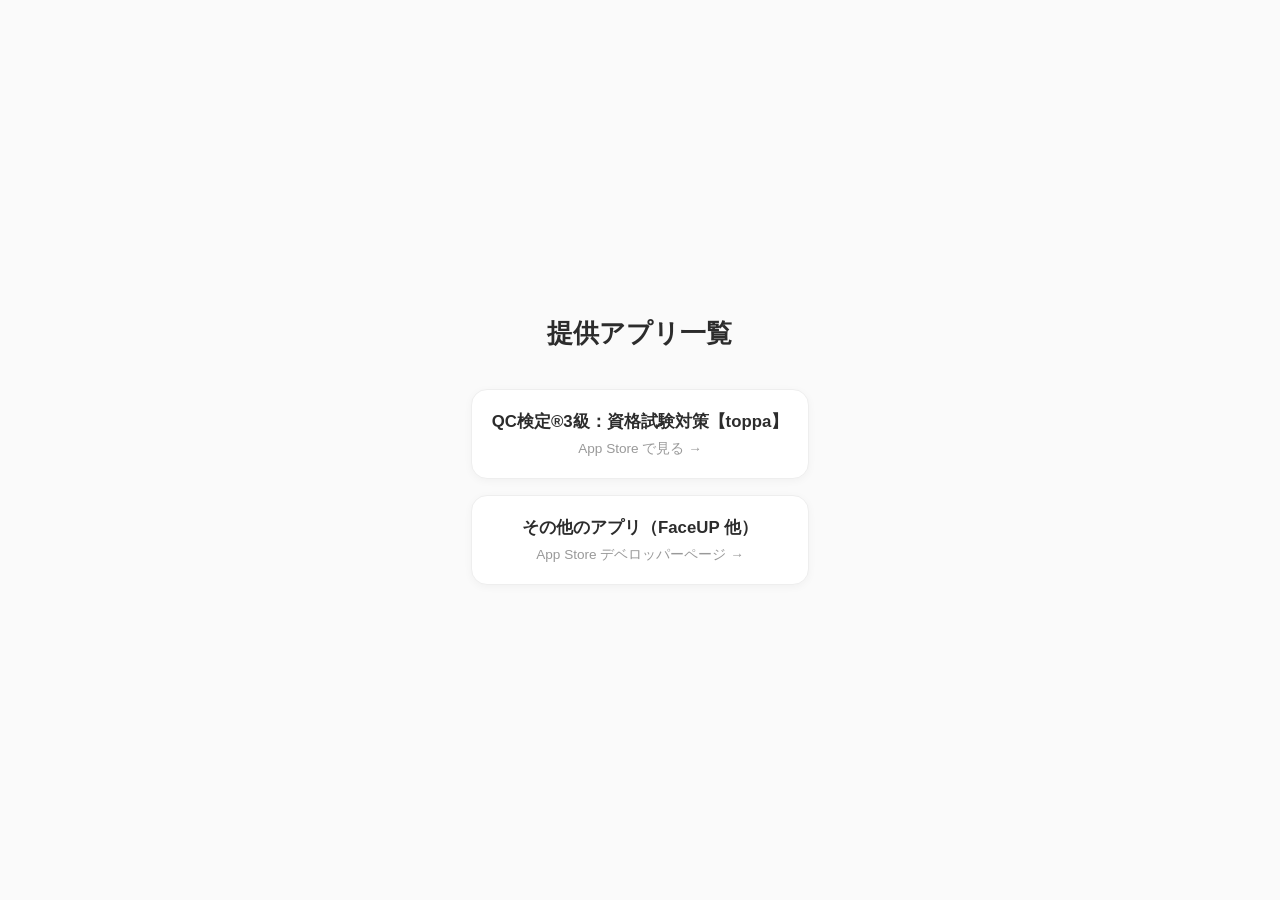
==== index.html @ b8fa2409 "初版: app-ads.txt + index.html（ルート配信用） Co-Authored-By: Claude Sonnet 5 <noreply@anthropic.com>" ====
<!doctype html>
<html lang="ja">
<head>
<meta charset="utf-8">
<meta name="viewport" content="width=device-width, initial-scale=1">
<title>アプリ一覧</title>
<style>
  :root { color-scheme: light; }
  body {
    margin: 0;
    font-family: -apple-system, BlinkMacSystemFont, "Hiragino Sans", "Yu Gothic", sans-serif;
    background: #fafafa;
    color: #2c2c2c;
    display: flex;
    align-items: center;
    justify-content: center;
    min-height: 100vh;
    padding: 24px;
    box-sizing: border-box;
  }
  main { max-width: 480px; text-align: center; }
  h1 { font-size: 1.6rem; margin-bottom: 1.5em; }
  .app-card {
    display: block;
    text-decoration: none;
    color: inherit;
    background: #fff;
    border: 1px solid #eee;
    border-radius: 16px;
    padding: 20px;
    margin-bottom: 16px;
    box-shadow: 0 2px 8px rgba(0,0,0,0.04);
  }
  .app-card h2 { margin: 0 0 6px; font-size: 1.05rem; }
  .app-card span { color: #999; font-size: 0.85rem; }
</style>
</head>
<body>
<main>
  <h1>提供アプリ一覧</h1>

  <a class="app-card" href="https://apps.apple.com/app/id6804912131">
    <h2>QC検定®3級：資格試験対策【toppa】</h2>
    <span>App Store で見る →</span>
  </a>

  <a class="app-card" href="https://apps.apple.com/jp/developer/jin-nishio/id6790339308">
    <h2>その他のアプリ（FaceUP 他）</h2>
    <span>App Store デベロッパーページ →</span>
  </a>
</main>
</body>
</html>
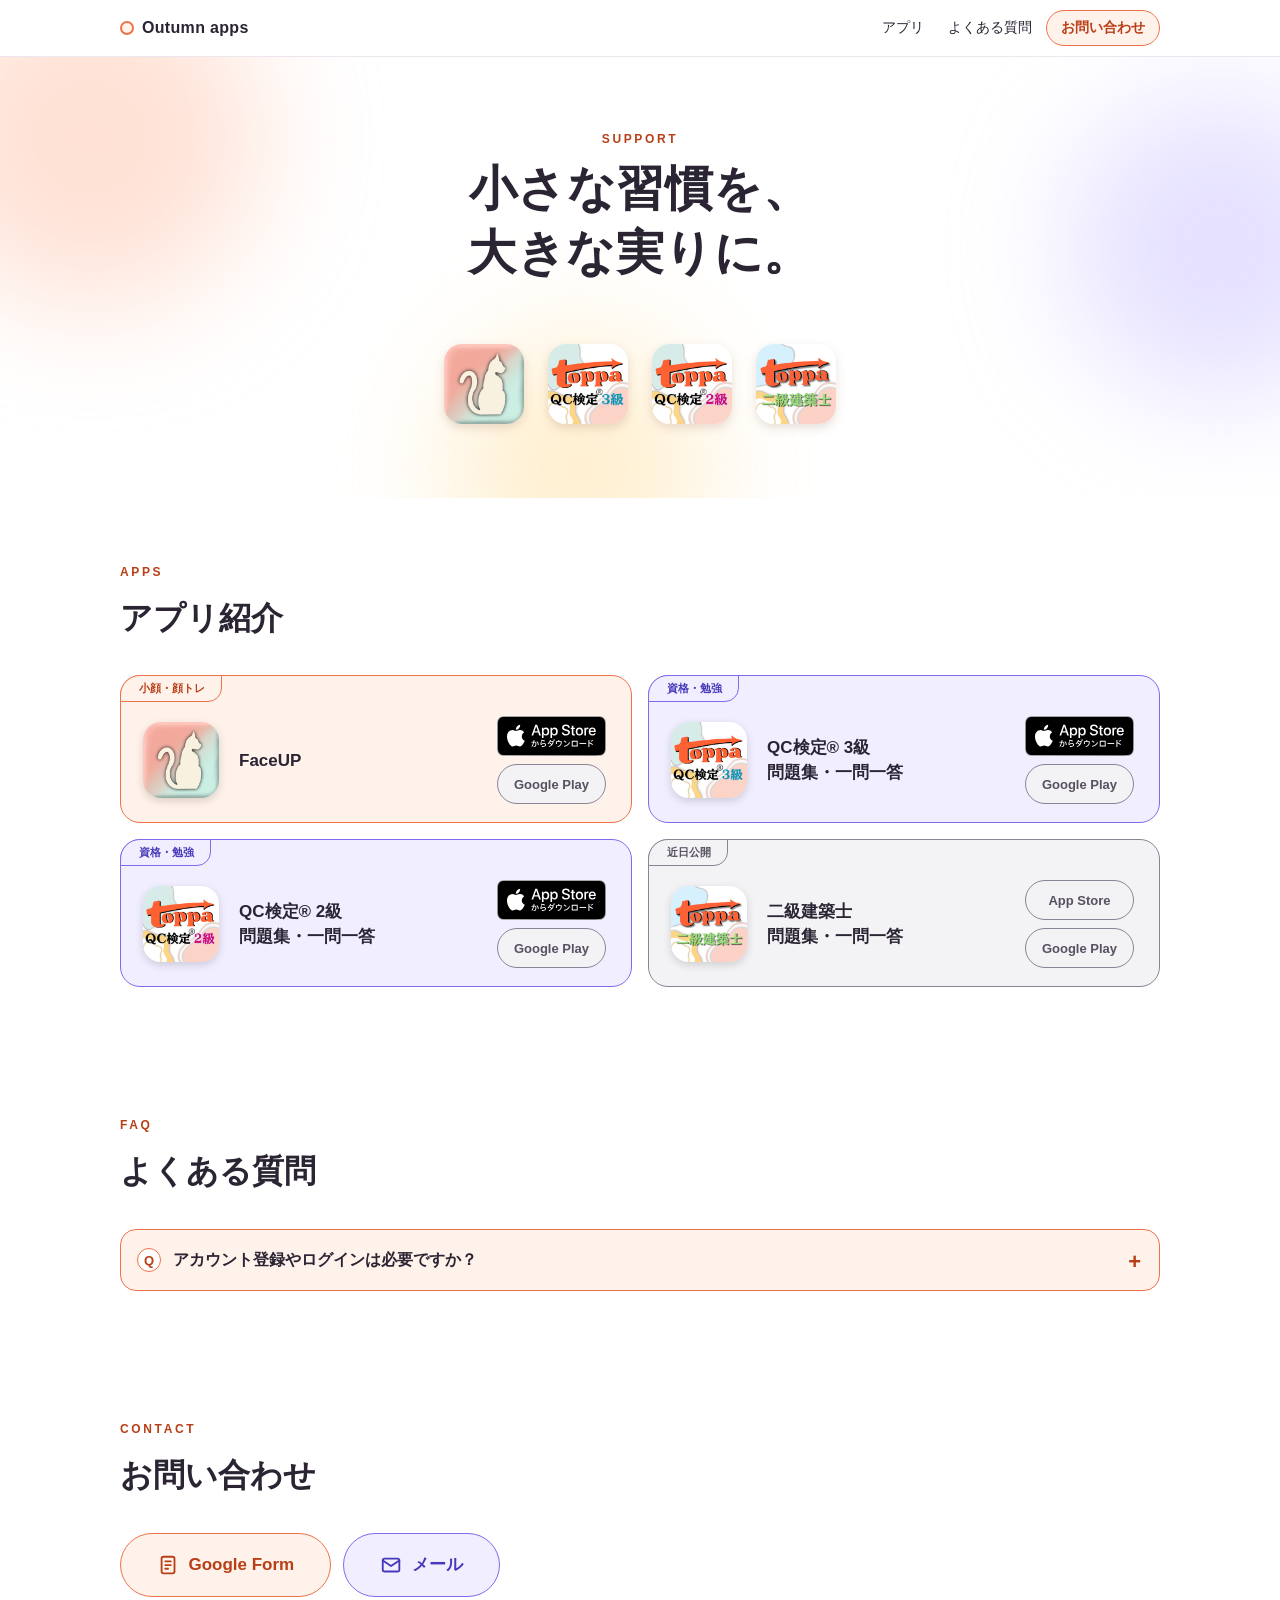
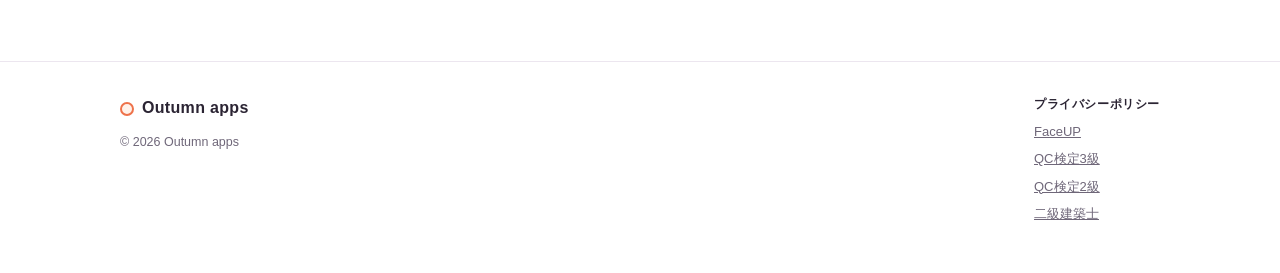
==== commit c597da22: "サポートサイトを公開（Outumn apps） Co-Authored-By: Claude Sonnet 5.5 <noreply@anthropic.com>" ====
--- a/index.html
+++ b/index.html
@@ -3,51 +3,129 @@
 <head>
 <meta charset="utf-8">
 <meta name="viewport" content="width=device-width, initial-scale=1">
-<title>アプリ一覧</title>
-<style>
-  :root { color-scheme: light; }
-  body {
-    margin: 0;
-    font-family: -apple-system, BlinkMacSystemFont, "Hiragino Sans", "Yu Gothic", sans-serif;
-    background: #fafafa;
-    color: #2c2c2c;
-    display: flex;
-    align-items: center;
-    justify-content: center;
-    min-height: 100vh;
-    padding: 24px;
-    box-sizing: border-box;
-  }
-  main { max-width: 480px; text-align: center; }
-  h1 { font-size: 1.6rem; margin-bottom: 1.5em; }
-  .app-card {
-    display: block;
-    text-decoration: none;
-    color: inherit;
-    background: #fff;
-    border: 1px solid #eee;
-    border-radius: 16px;
-    padding: 20px;
-    margin-bottom: 16px;
-    box-shadow: 0 2px 8px rgba(0,0,0,0.04);
-  }
-  .app-card h2 { margin: 0 0 6px; font-size: 1.05rem; }
-  .app-card span { color: #999; font-size: 0.85rem; }
-</style>
+<title>Outumn apps｜サポート</title>
+<meta name="description" content="FaceUP（小顔トレーニング）と toppa シリーズ（資格勉強アプリ）のサポートページ。よくある質問・お問い合わせ・アプリ紹介。">
+<link rel="icon" href="assets/faceup.png">
+<link rel="stylesheet" href="style.css?v=20261027m">
 </head>
 <body>
-<main>
-  <h1>提供アプリ一覧</h1>
 
-  <a class="app-card" href="https://apps.apple.com/app/id6804912131">
-    <h2>QC検定®3級：資格試験対策【toppa】</h2>
-    <span>App Store で見る →</span>
-  </a>
+<header class="nav">
+  <div class="wrap nav-in">
+    <a class="brand" href="#top"><span class="dot"></span>Outumn apps</a>
+    <nav>
+      <a href="#apps">アプリ</a>
+      <a href="#faq">よくある質問</a>
+      <a href="#contact" class="btn-sm">お問い合わせ</a>
+    </nav>
+  </div>
+</header>
 
-  <a class="app-card" href="https://apps.apple.com/jp/developer/jin-nishio/id6790339308">
-    <h2>その他のアプリ（FaceUP 他）</h2>
-    <span>App Store デベロッパーページ →</span>
-  </a>
+<main id="top">
+
+<section class="hero">
+  <div class="blob b1"></div><div class="blob b2"></div><div class="blob b3"></div>
+  <div class="wrap hero-in">
+    <p class="kicker">SUPPORT</p>
+    <h1>小さな習慣を、<br>大きな実りに。</h1>
+    <div class="hero-icons" aria-hidden="true">
+      <img src="assets/faceup.png" alt=""><img src="assets/qc3.png" alt=""><img src="assets/qc2.png" alt=""><img src="assets/nikyu.png" alt="">
+    </div>
+  </div>
+</section>
+
+<section id="apps" class="sec">
+  <div class="wrap">
+    <p class="kicker">APPS</p>
+    <h2>アプリ紹介</h2>
+    <div class="cards">
+      <article class="card g-face" id="faceup">
+        <span class="tag tag-face">小顔・顔トレ</span>
+        <img class="icon" src="assets/faceup.png" alt="FaceUP のアイコン">
+        <h3>FaceUP</h3>
+        <div class="links">
+          <a class="badge" data-store="faceup"><img src="assets/badges/appstore-ja.svg" alt="App Storeからダウンロード"></a>
+          <span class="store off" aria-disabled="true">Google Play</span>
+        </div>
+      </article>
+      <article class="card g-study" id="qc3">
+        <span class="tag tag-toppa">資格・勉強</span>
+        <img class="icon" src="assets/qc3.png" alt="QC検定3級 のアイコン">
+        <h3>QC検定® 3級<br>問題集・一問一答</h3>
+        <div class="links">
+          <a class="badge" href="https://apps.apple.com/jp/app/id6804912131" target="_blank" rel="noopener"><img src="assets/badges/appstore-ja.svg" alt="App Storeからダウンロード"></a>
+          <span class="store off" aria-disabled="true">Google Play</span>
+        </div>
+      </article>
+      <article class="card g-study" id="qc2">
+        <span class="tag tag-toppa">資格・勉強</span>
+        <img class="icon" src="assets/qc2.png" alt="QC検定2級 のアイコン">
+        <h3>QC検定® 2級<br>問題集・一問一答</h3>
+        <div class="links">
+          <a class="badge" href="https://apps.apple.com/jp/app/id6809674313" target="_blank" rel="noopener"><img src="assets/badges/appstore-ja.svg" alt="App Storeからダウンロード"></a>
+          <span class="store off" aria-disabled="true">Google Play</span>
+        </div>
+      </article>
+      <article class="card g-soon" id="nikyu">
+        <span class="tag tag-soon">近日公開</span>
+        <img class="icon" src="assets/nikyu.png" alt="二級建築士 のアイコン">
+        <h3>二級建築士<br>問題集・一問一答</h3>
+        <div class="links">
+          <span class="store off" aria-disabled="true">App Store</span>
+          <span class="store off" aria-disabled="true">Google Play</span>
+        </div>
+      </article>
+    </div>
+  </div>
+</section>
+
+<section id="faq" class="sec alt">
+  <div class="wrap">
+    <p class="kicker">FAQ</p>
+    <h2>よくある質問</h2>
+
+    <div class="faq">
+
+      <details data-g="common">
+        <summary><span class="q">Q</span>アカウント登録やログインは必要ですか？</summary>
+        <div class="a">いいえ、必要ありません。どのアプリも登録なしですぐに使えます。</div>
+      </details>
+
+    </div>
+  </div>
+</section>
+
+<section id="contact" class="sec">
+  <div class="wrap">
+    <p class="kicker">CONTACT</p>
+    <h2>お問い合わせ</h2>
+    <div class="contact-btns">
+      <a class="btn big" id="form-btn" href="#" target="_blank" rel="noopener" hidden><svg class="ico" viewBox="0 0 24 24" aria-hidden="true"><rect x="5" y="3" width="14" height="18" rx="2"/><path d="M9 8h6M9 12h6M9 16h3"/></svg><span>Google Form</span></a>
+      <a class="btn big ghost" id="mail-btn" href="#"><svg class="ico" viewBox="0 0 24 24" aria-hidden="true"><rect x="3" y="5" width="18" height="14" rx="2"/><path d="M3 7l9 6 9-6"/></svg><span>メール</span></a>
+      <a class="btn big ghost" id="x-btn" href="#" target="_blank" rel="noopener" hidden>Xでメッセージを送る</a>
+    </div>
+  </div>
+</section>
+
 </main>
+
+<footer class="footer">
+  <div class="wrap foot-in">
+    <div>
+      <div class="brand"><span class="dot"></span>Outumn apps</div>
+      <p class="small">© 2026 Outumn apps</p>
+    </div>
+    <div class="foot-links" id="privacy-links">
+      <b>プライバシーポリシー</b>
+      <a href="https://docs.google.com/document/d/19oyWfACN2oGj4BHThZXcThelFwOxn-dG3v23dUWKySI/edit?usp=sharing" target="_blank" rel="noopener">FaceUP</a>
+      <a href="https://docs.google.com/document/d/1-wOn-vvkhNaW6S-PrcPQWLzD9FJeE4CvxjYja4m4k44/edit?usp=sharing" target="_blank" rel="noopener">QC検定3級</a>
+      <a href="https://docs.google.com/document/d/1bqTeKyvoXxfRUJmpi7YV1a0Ab8rFOIQBmNzAX0W8XTk/edit?usp=sharing" target="_blank" rel="noopener">QC検定2級</a>
+      <a href="https://docs.google.com/document/d/1yVBqiE3HjV7f7n_DBOVVIPSVXOJb2zdANzSbpOy1oXg/edit?usp=sharing" target="_blank" rel="noopener">二級建築士</a>
+    </div>
+  </div>
+</footer>
+
+<script src="config.js?v=20261027m"></script>
+<script src="app.js?v=20261027m"></script>
 </body>
 </html>
--- a/style.css
+++ b/style.css
@@ -0,0 +1,151 @@
+/* 色づかいのルール：ページの背景は白。部品（ボタン・カード・ラベル・質問）は「淡い色の背景＋濃い色のふち＋濃い色の文字」で統一する */
+:root {
+  --bg: #ffffff;
+  --text: #2b2433;
+  --muted: #6f6779;
+  --line: #ece6ef;
+  /* オレンジ系 */
+  --o-bg: #fff2ea; --o-bd: #ee724a; --o-tx: #b83f17;
+  /* むらさき系 */
+  --v-bg: #f0eeff; --v-bd: #7c6cf0; --v-tx: #4638b8;
+  /* グレー系 */
+  --g-bg: #f3f2f5; --g-bd: #8a8494; --g-tx: #575161;
+  --radius: 20px;
+  color-scheme: light;
+}
+
+* { box-sizing: border-box; }
+html { scroll-behavior: smooth; scroll-padding-top: 72px; }
+body {
+  margin: 0;
+  background: var(--bg);
+  color: var(--text);
+  font-family: -apple-system, BlinkMacSystemFont, "Hiragino Sans", "Hiragino Kaku Gothic ProN", "Noto Sans JP", Meiryo, sans-serif;
+  line-height: 1.8;
+  -webkit-text-size-adjust: 100%;
+}
+a { color: var(--v-tx); }
+img { max-width: 100%; display: block; }
+.wrap { width: min(1040px, 100% - 32px); margin-inline: auto; }
+
+/* ---------- nav ---------- */
+.nav {
+  position: sticky; top: 0; z-index: 20;
+  background: rgba(255, 255, 255, .92);
+  backdrop-filter: blur(12px); -webkit-backdrop-filter: blur(12px);
+  border-bottom: 1px solid var(--line);
+}
+.nav-in { display: flex; align-items: center; justify-content: space-between; height: 56px; }
+.nav nav { display: flex; align-items: center; gap: 4px; }
+.nav nav a { white-space: nowrap; color: var(--text); text-decoration: none; font-size: 14px; padding: 6px 10px; border-radius: 999px; }
+.nav nav a:hover { background: var(--o-bg); }
+.nav nav a.btn-sm { background: var(--o-bg); color: var(--o-tx); font-weight: 700; border: 1.5px solid var(--o-bd); padding: 4px 14px; }
+@media (max-width: 520px) { .nav nav a:not(.btn-sm) { display: none; } }
+.brand { white-space: nowrap; font-weight: 800; letter-spacing: .02em; display: inline-flex; align-items: center; gap: 8px; color: var(--text); text-decoration: none; }
+.dot { width: 14px; height: 14px; border-radius: 50%; background: var(--o-bg); border: 2px solid var(--o-bd); display: inline-block; }
+
+/* ---------- hero ---------- */
+.hero { position: relative; overflow: hidden; padding: 72px 0 56px; text-align: center; }
+.blob { position: absolute; border-radius: 50%; filter: blur(60px); opacity: .55; z-index: 0; }
+.b1 { width: 340px; height: 340px; background: #ffc9b3; top: -90px; left: -80px; }
+.b2 { width: 300px; height: 300px; background: #cfc8ff; top: 40px; right: -90px; }
+.b3 { width: 260px; height: 260px; background: #ffe2a8; bottom: -100px; left: 35%; }
+.hero-in { position: relative; z-index: 1; }
+.kicker { margin: 0 0 6px; font-size: 12px; font-weight: 800; letter-spacing: .22em; color: var(--o-tx); }
+.hero h1 { text-wrap: balance; word-break: keep-all; overflow-wrap: anywhere; font-size: clamp(26px, 6vw, 48px); line-height: 1.35; margin: 4px 0 16px; letter-spacing: .01em; }
+.hero-icons { margin-top: 44px; display: flex; justify-content: center; gap: 12px; }
+.hero-icons.loop {
+  --s: 64px; --g: 16px;
+  display: block; overflow: hidden; padding: 18px 14px; margin: 40px auto 0;
+  width: calc(4 * var(--s) + 3 * var(--g) + 28px); max-width: 100%;
+}
+@media (min-width: 700px) { .hero-icons.loop { --s: 80px; --g: 24px; } }
+@media (max-width: 380px) { .hero-icons.loop { --s: 54px; --g: 12px; } }
+.hi-track { display: flex; width: max-content; animation: slide3 36s linear infinite; }
+.hi-group { display: flex; }
+.hero-icons.loop img:nth-child(n) { width: var(--s); height: var(--s); flex: none; margin-right: var(--g); transform: none; box-shadow: 0 4px 10px rgba(120, 70, 40, .16); }
+@keyframes slide3 { to { transform: translateX(-33.3333%); } }
+.hero-icons img { width: 64px; height: 64px; border-radius: 15px; box-shadow: 0 4px 10px rgba(120, 70, 40, .16); }
+.hero-icons img:nth-child(odd) { transform: translateY(8px) rotate(-4deg); }
+.hero-icons img:nth-child(even) { transform: translateY(-4px) rotate(4deg); }
+@media (min-width: 700px) { .hero-icons img { width: 80px; height: 80px; border-radius: 18px; } }
+
+/* ---------- buttons ---------- */
+.btn {
+  display: inline-flex; align-items: center; justify-content: center; padding: 12px 26px; border-radius: 999px; text-decoration: none; font-weight: 800; font-size: 15px;
+  color: var(--o-tx); background: var(--o-bg); border: 1.5px solid var(--o-bd);
+  transition: background .15s ease;
+}
+.btn:hover { background: #ffe4d4; }
+.btn.ghost { color: var(--v-tx); background: var(--v-bg); border-color: var(--v-bd); }
+.btn.ghost:hover { background: #e4e0ff; }
+.btn.big { padding: 16px 36px; font-size: 17px; }
+.btn .ico { width: 1.3em; height: 1.3em; margin-right: .55em; fill: none; stroke: currentColor; stroke-width: 2; stroke-linecap: round; stroke-linejoin: round; }
+
+/* ---------- sections ---------- */
+.sec { padding: 64px 0; }
+.sec h2 { font-size: clamp(24px, 4vw, 32px); margin: 0 0 28px; }
+
+/* ---------- apps（2列・1アプリ＝1枚） ---------- */
+.cards { display: grid; grid-template-columns: repeat(2, minmax(0, 1fr)); gap: 16px; }
+.card {
+  --c-bg: var(--o-bg); --c-bd: var(--o-bd); --c-tx: var(--o-tx);
+  position: relative; display: grid; grid-template-columns: 76px minmax(0, 1fr) 112px; align-items: center; column-gap: 20px;
+  padding: 40px 22px 18px; background: var(--c-bg); border: 1.5px solid var(--c-bd); border-radius: var(--radius);
+}
+.card.g-study { --c-bg: var(--v-bg); --c-bd: var(--v-bd); --c-tx: var(--v-tx); }
+.card.g-soon { --c-bg: var(--g-bg); --c-bd: var(--g-bd); --c-tx: var(--g-tx); }
+.card .icon { width: 76px; height: 76px; border-radius: 18px; box-shadow: 0 3px 8px rgba(0, 0, 0, .15); }
+.card h3 { margin: 0; font-size: 17px; line-height: 1.5; min-height: 3em; display: flex; align-items: center; }
+.tag {
+  position: absolute; top: -1.5px; left: -1.5px; border-radius: var(--radius) 0 14px 0; padding: 3px 16px 3px 18px;
+  font-size: 11px; font-weight: 800; line-height: 1.7; color: var(--c-tx); background: var(--c-bg); border: 1.5px solid var(--c-bd);
+}
+.links { display: flex; flex-direction: column; gap: 8px; align-items: flex-start; }
+.badge { display: inline-block; line-height: 0; }
+.badge img { height: 40px; width: auto; }
+.store.off {
+  display: inline-flex; align-items: center; justify-content: center; min-height: 40px; width: 109px; padding: 0;
+  font-size: 13px; font-weight: 700; border-radius: 999px; text-decoration: none;
+  background: var(--g-bg); color: var(--g-tx); border: 1.5px solid var(--g-bd); cursor: not-allowed; pointer-events: none;
+}
+/* 画面がせまいとき：アイコン＋タイトルの下に、ダウンロードリンクを2段で並べる */
+@media (max-width: 899px) {
+  .card { grid-template-columns: 64px minmax(0, 1fr); row-gap: 12px; }
+  .card .icon { width: 64px; height: 64px; }
+  .card .links { grid-column: 2; }
+}
+@media (max-width: 560px) { .cards { grid-template-columns: 1fr; } }
+
+/* ---------- faq ---------- */
+.faq { display: grid; gap: 10px; }
+.faq details { background: var(--o-bg); border: 1.5px solid var(--o-bd); border-radius: 16px; overflow: hidden; }
+.faq summary {
+  list-style: none; cursor: pointer; padding: 16px 48px 16px 16px; font-weight: 700; position: relative; display: flex; gap: 12px; align-items: flex-start;
+}
+.faq summary::-webkit-details-marker { display: none; }
+.faq summary::after { content: "+"; position: absolute; right: 18px; top: 12px; font-size: 22px; color: var(--o-tx); transition: transform .2s; }
+.faq details[open] summary::after { transform: rotate(45deg); }
+.q { flex: none; width: 24px; height: 24px; border-radius: 50%; background: #fff; border: 1.5px solid var(--o-bd); color: var(--o-tx); font-size: 13px; display: grid; place-items: center; margin-top: 2px; }
+.a { padding: 0 16px 18px 52px; color: var(--muted); font-size: 14.5px; }
+.a strong { color: var(--text); }
+.faq details[hidden] { display: none; }
+
+/* ---------- contact ---------- */
+.contact-btns { display: flex; gap: 12px; justify-content: flex-start; flex-wrap: wrap; }
+.contact-btns [hidden] { display: none; }
+.small { font-size: 12.5px; color: var(--muted); }
+
+/* ---------- footer ---------- */
+.footer { border-top: 1px solid var(--line); padding: 32px 0 48px; background: var(--bg); }
+.foot-in { display: flex; justify-content: space-between; gap: 24px; flex-wrap: wrap; }
+.foot-links { display: grid; gap: 4px; font-size: 13px; }
+.foot-links a { color: var(--muted); }
+.foot-links b { font-size: 12px; letter-spacing: .05em; }
+.footer .small { margin: 6px 0 0; }
+
+@media (prefers-reduced-motion: reduce) {
+  .hi-track { animation: none; }
+  html { scroll-behavior: auto; }
+  .btn { transition: none; }
+}
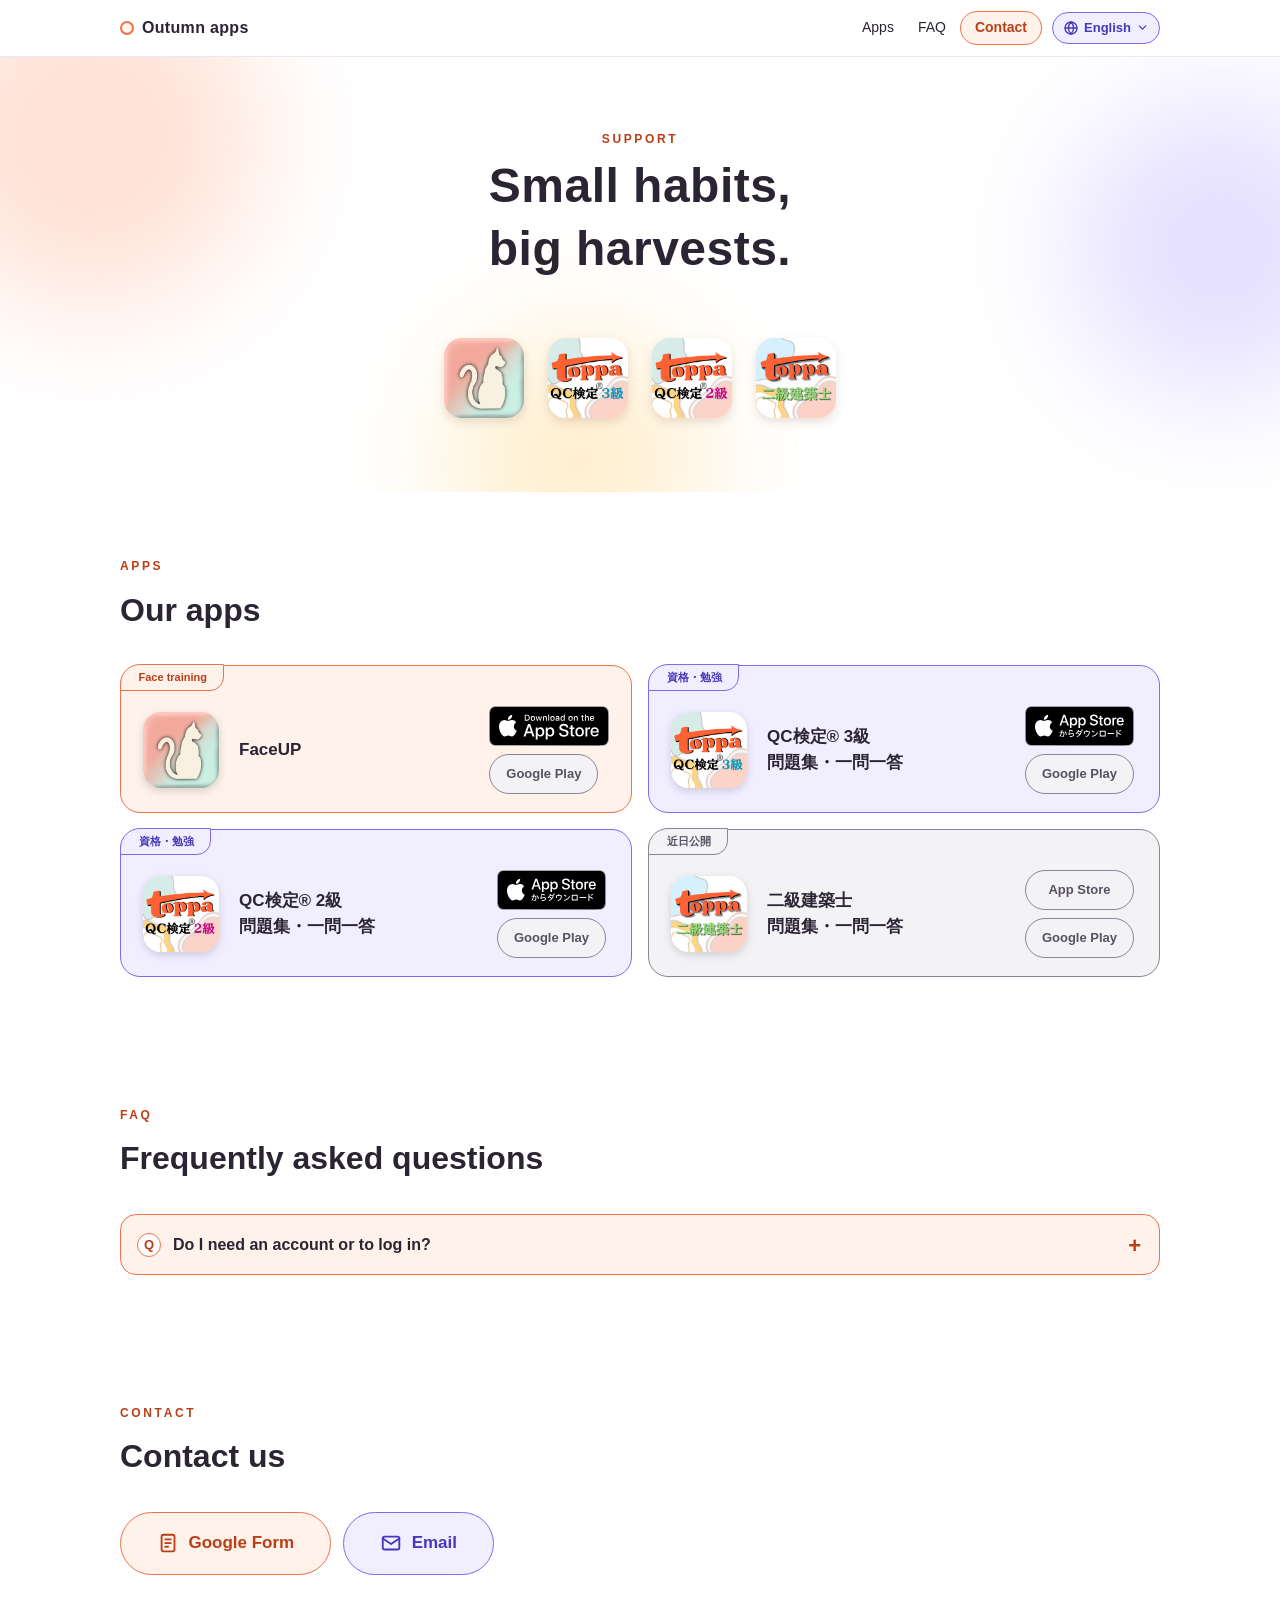
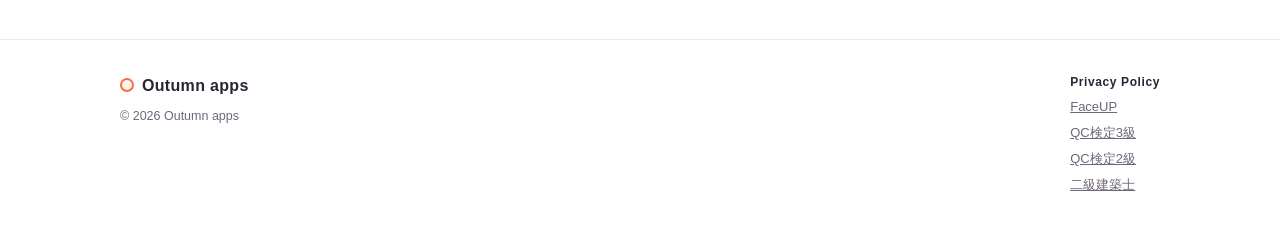
==== commit 3afe7250: "サポートサイトを多言語化（英語・韓国語・フランス語） - ヘッダーに言語切り替えを追加（i18n.js）。toppaシリーズは日本語のまま - App Store 公式バッジを言語ごとに表示 - お問" ====
--- a/index.html
+++ b/index.html
@@ -6,7 +6,7 @@
 <title>Outumn apps｜サポート</title>
 <meta name="description" content="FaceUP（小顔トレーニング）と toppa シリーズ（資格勉強アプリ）のサポートページ。よくある質問・お問い合わせ・アプリ紹介。">
 <link rel="icon" href="assets/faceup.png">
-<link rel="stylesheet" href="style.css?v=20261027m">
+<link rel="stylesheet" href="style.css?v=20261030c">
 </head>
 <body>
 
@@ -14,9 +14,13 @@
   <div class="wrap nav-in">
     <a class="brand" href="#top"><span class="dot"></span>Outumn apps</a>
     <nav>
-      <a href="#apps">アプリ</a>
-      <a href="#faq">よくある質問</a>
-      <a href="#contact" class="btn-sm">お問い合わせ</a>
+      <a href="#apps" data-i18n="navApps">アプリ</a>
+      <a href="#faq" data-i18n="navFaq">よくある質問</a>
+      <a href="#contact" class="btn-sm" data-i18n="navContact">お問い合わせ</a>
+      <details class="lang" id="lang-box">
+        <summary data-i18n-aria="langLabel" aria-label="言語"><svg class="globe" viewBox="0 0 24 24" aria-hidden="true"><circle cx="12" cy="12" r="9"/><path d="M3 12h18M12 3c2.6 2.7 3.9 5.7 3.9 9s-1.3 6.3-3.9 9c-2.6-2.7-3.9-5.7-3.9-9S9.4 5.7 12 3z"/></svg><span id="lang-current">日本語</span><svg class="chev" viewBox="0 0 24 24" aria-hidden="true"><path d="M6 9l6 6 6-6"/></svg></summary>
+        <ul id="lang-menu"></ul>
+      </details>
     </nav>
   </div>
 </header>
@@ -27,7 +31,7 @@
   <div class="blob b1"></div><div class="blob b2"></div><div class="blob b3"></div>
   <div class="wrap hero-in">
     <p class="kicker">SUPPORT</p>
-    <h1>小さな習慣を、<br>大きな実りに。</h1>
+    <h1 data-i18n="heroTitle">小さな習慣を、<br>大きな実りに。</h1>
     <div class="hero-icons" aria-hidden="true">
       <img src="assets/faceup.png" alt=""><img src="assets/qc3.png" alt=""><img src="assets/qc2.png" alt=""><img src="assets/nikyu.png" alt="">
     </div>
@@ -37,18 +41,18 @@
 <section id="apps" class="sec">
   <div class="wrap">
     <p class="kicker">APPS</p>
-    <h2>アプリ紹介</h2>
+    <h2 data-i18n="appsTitle">アプリ紹介</h2>
     <div class="cards">
       <article class="card g-face" id="faceup">
-        <span class="tag tag-face">小顔・顔トレ</span>
-        <img class="icon" src="assets/faceup.png" alt="FaceUP のアイコン">
+        <span class="tag tag-face" data-i18n="tagFace">小顔・顔トレ</span>
+        <img class="icon" src="assets/faceup.png" alt="FaceUP のアイコン" data-i18n-alt="faceupIcon">
         <h3>FaceUP</h3>
         <div class="links">
-          <a class="badge" data-store="faceup"><img src="assets/badges/appstore-ja.svg" alt="App Storeからダウンロード"></a>
+          <a class="badge" data-store="faceup"><img src="assets/badges/appstore-ja.svg" alt="App Storeからダウンロード" data-i18n-alt="badgeAlt" data-badge></a>
           <span class="store off" aria-disabled="true">Google Play</span>
         </div>
       </article>
-      <article class="card g-study" id="qc3">
+      <article class="card g-study" id="qc3" lang="ja">
         <span class="tag tag-toppa">資格・勉強</span>
         <img class="icon" src="assets/qc3.png" alt="QC検定3級 のアイコン">
         <h3>QC検定® 3級<br>問題集・一問一答</h3>
@@ -57,7 +61,7 @@
           <span class="store off" aria-disabled="true">Google Play</span>
         </div>
       </article>
-      <article class="card g-study" id="qc2">
+      <article class="card g-study" id="qc2" lang="ja">
         <span class="tag tag-toppa">資格・勉強</span>
         <img class="icon" src="assets/qc2.png" alt="QC検定2級 のアイコン">
         <h3>QC検定® 2級<br>問題集・一問一答</h3>
@@ -66,7 +70,7 @@
           <span class="store off" aria-disabled="true">Google Play</span>
         </div>
       </article>
-      <article class="card g-soon" id="nikyu">
+      <article class="card g-soon" id="nikyu" lang="ja">
         <span class="tag tag-soon">近日公開</span>
         <img class="icon" src="assets/nikyu.png" alt="二級建築士 のアイコン">
         <h3>二級建築士<br>問題集・一問一答</h3>
@@ -82,13 +86,13 @@
 <section id="faq" class="sec alt">
   <div class="wrap">
     <p class="kicker">FAQ</p>
-    <h2>よくある質問</h2>
+    <h2 data-i18n="faqTitle">よくある質問</h2>
 
     <div class="faq">
 
       <details data-g="common">
-        <summary><span class="q">Q</span>アカウント登録やログインは必要ですか？</summary>
-        <div class="a">いいえ、必要ありません。どのアプリも登録なしですぐに使えます。</div>
+        <summary><span class="q">Q</span><span data-i18n="q1">アカウント登録やログインは必要ですか？</span></summary>
+        <div class="a" data-i18n="a1">いいえ、必要ありません。どのアプリも登録なしですぐに使えます。</div>
       </details>
 
     </div>
@@ -98,11 +102,11 @@
 <section id="contact" class="sec">
   <div class="wrap">
     <p class="kicker">CONTACT</p>
-    <h2>お問い合わせ</h2>
+    <h2 data-i18n="contactTitle">お問い合わせ</h2>
     <div class="contact-btns">
       <a class="btn big" id="form-btn" href="#" target="_blank" rel="noopener" hidden><svg class="ico" viewBox="0 0 24 24" aria-hidden="true"><rect x="5" y="3" width="14" height="18" rx="2"/><path d="M9 8h6M9 12h6M9 16h3"/></svg><span>Google Form</span></a>
-      <a class="btn big ghost" id="mail-btn" href="#"><svg class="ico" viewBox="0 0 24 24" aria-hidden="true"><rect x="3" y="5" width="18" height="14" rx="2"/><path d="M3 7l9 6 9-6"/></svg><span>メール</span></a>
-      <a class="btn big ghost" id="x-btn" href="#" target="_blank" rel="noopener" hidden>Xでメッセージを送る</a>
+      <a class="btn big ghost" id="mail-btn" href="#"><svg class="ico" viewBox="0 0 24 24" aria-hidden="true"><rect x="3" y="5" width="18" height="14" rx="2"/><path d="M3 7l9 6 9-6"/></svg><span data-i18n="mail">メール</span></a>
+      <a class="btn big ghost" id="x-btn" href="#" target="_blank" rel="noopener" hidden><span data-i18n="xBtn">Xでメッセージを送る</span></a>
     </div>
   </div>
 </section>
@@ -116,16 +120,17 @@
       <p class="small">© 2026 Outumn apps</p>
     </div>
     <div class="foot-links" id="privacy-links">
-      <b>プライバシーポリシー</b>
+      <b data-i18n="privacy">プライバシーポリシー</b>
       <a href="https://docs.google.com/document/d/19oyWfACN2oGj4BHThZXcThelFwOxn-dG3v23dUWKySI/edit?usp=sharing" target="_blank" rel="noopener">FaceUP</a>
-      <a href="https://docs.google.com/document/d/1-wOn-vvkhNaW6S-PrcPQWLzD9FJeE4CvxjYja4m4k44/edit?usp=sharing" target="_blank" rel="noopener">QC検定3級</a>
-      <a href="https://docs.google.com/document/d/1bqTeKyvoXxfRUJmpi7YV1a0Ab8rFOIQBmNzAX0W8XTk/edit?usp=sharing" target="_blank" rel="noopener">QC検定2級</a>
-      <a href="https://docs.google.com/document/d/1yVBqiE3HjV7f7n_DBOVVIPSVXOJb2zdANzSbpOy1oXg/edit?usp=sharing" target="_blank" rel="noopener">二級建築士</a>
+      <a href="https://docs.google.com/document/d/1-wOn-vvkhNaW6S-PrcPQWLzD9FJeE4CvxjYja4m4k44/edit?usp=sharing" target="_blank" rel="noopener" lang="ja">QC検定3級</a>
+      <a href="https://docs.google.com/document/d/1bqTeKyvoXxfRUJmpi7YV1a0Ab8rFOIQBmNzAX0W8XTk/edit?usp=sharing" target="_blank" rel="noopener" lang="ja">QC検定2級</a>
+      <a href="https://docs.google.com/document/d/1yVBqiE3HjV7f7n_DBOVVIPSVXOJb2zdANzSbpOy1oXg/edit?usp=sharing" target="_blank" rel="noopener" lang="ja">二級建築士</a>
     </div>
   </div>
 </footer>
 
-<script src="config.js?v=20261027m"></script>
-<script src="app.js?v=20261027m"></script>
+<script src="config.js?v=20261030c"></script>
+<script src="i18n.js?v=20261030c"></script>
+<script src="app.js?v=20261030c"></script>
 </body>
 </html>
--- a/style.css
+++ b/style.css
@@ -20,7 +20,7 @@
   margin: 0;
   background: var(--bg);
   color: var(--text);
-  font-family: -apple-system, BlinkMacSystemFont, "Hiragino Sans", "Hiragino Kaku Gothic ProN", "Noto Sans JP", Meiryo, sans-serif;
+  font-family: -apple-system, BlinkMacSystemFont, "Hiragino Sans", "Hiragino Kaku Gothic ProN", "Apple SD Gothic Neo", "Noto Sans JP", "Noto Sans KR", "Malgun Gothic", Meiryo, sans-serif;
   line-height: 1.8;
   -webkit-text-size-adjust: 100%;
 }
@@ -41,6 +41,38 @@
 .nav nav a:hover { background: var(--o-bg); }
 .nav nav a.btn-sm { background: var(--o-bg); color: var(--o-tx); font-weight: 700; border: 1.5px solid var(--o-bd); padding: 4px 14px; }
 @media (max-width: 520px) { .nav nav a:not(.btn-sm) { display: none; } }
+/* 言語メニュー（ヘッダー右端）。部品のルール：淡い背景＋濃いふち＋濃い文字 */
+.lang { position: relative; margin-left: 6px; }
+.lang summary {
+  list-style: none; cursor: pointer; user-select: none; white-space: nowrap;
+  display: inline-flex; align-items: center; gap: 5px;
+  font-size: 13px; font-weight: 700; color: var(--v-tx);
+  background: var(--v-bg); border: 1.5px solid var(--v-bd); border-radius: 999px; padding: 4px 10px;
+}
+.lang summary::-webkit-details-marker { display: none; }
+.lang summary:hover { background: #e4e0ff; }
+.lang summary:focus-visible, .lang button:focus-visible { outline: 2px solid var(--v-bd); outline-offset: 2px; }
+.lang svg { width: 16px; height: 16px; fill: none; stroke: currentColor; stroke-width: 2; stroke-linecap: round; stroke-linejoin: round; flex: none; }
+.lang .chev { width: 13px; height: 13px; transition: transform .15s; }
+.lang[open] .chev { transform: rotate(180deg); }
+.lang ul {
+  position: absolute; right: 0; top: calc(100% + 8px); margin: 0; padding: 6px; list-style: none; min-width: 148px;
+  background: #fff; border: 1.5px solid var(--v-bd); border-radius: 16px; box-shadow: 0 10px 28px rgba(70, 56, 184, .16);
+}
+.lang li { margin: 0; }
+.lang button {
+  width: 100%; text-align: left; font: inherit; font-size: 14px; color: var(--text); background: none; border: 0;
+  padding: 8px 12px; border-radius: 10px; cursor: pointer;
+}
+.lang button:hover { background: var(--v-bg); }
+.lang button[aria-current="true"] { background: var(--v-bg); color: var(--v-tx); font-weight: 800; }
+@media (max-width: 520px) {
+  .nav nav a.btn-sm { padding: 4px 10px; font-size: 13px; }
+  .lang { margin-left: 2px; }
+  .lang summary { padding: 4px 8px; }
+  .lang #lang-current { display: none; }
+  .lang .chev { display: none; }
+}
 .brand { white-space: nowrap; font-weight: 800; letter-spacing: .02em; display: inline-flex; align-items: center; gap: 8px; color: var(--text); text-decoration: none; }
 .dot { width: 14px; height: 14px; border-radius: 50%; background: var(--o-bg); border: 2px solid var(--o-bd); display: inline-block; }
 
@@ -90,7 +122,7 @@
 .cards { display: grid; grid-template-columns: repeat(2, minmax(0, 1fr)); gap: 16px; }
 .card {
   --c-bg: var(--o-bg); --c-bd: var(--o-bd); --c-tx: var(--o-tx);
-  position: relative; display: grid; grid-template-columns: 76px minmax(0, 1fr) 112px; align-items: center; column-gap: 20px;
+  position: relative; display: grid; grid-template-columns: 76px minmax(0, 1fr) minmax(112px, auto); align-items: center; column-gap: 20px;
   padding: 40px 22px 18px; background: var(--c-bg); border: 1.5px solid var(--c-bd); border-radius: var(--radius);
 }
 .card.g-study { --c-bg: var(--v-bg); --c-bd: var(--v-bd); --c-tx: var(--v-tx); }
@@ -103,19 +135,23 @@
 }
 .links { display: flex; flex-direction: column; gap: 8px; align-items: flex-start; }
 .badge { display: inline-block; line-height: 0; }
-.badge img { height: 40px; width: auto; }
+.badge img { height: 40px; width: auto; max-width: none; }
 .store.off {
   display: inline-flex; align-items: center; justify-content: center; min-height: 40px; width: 109px; padding: 0;
   font-size: 13px; font-weight: 700; border-radius: 999px; text-decoration: none;
   background: var(--g-bg); color: var(--g-tx); border: 1.5px solid var(--g-bd); cursor: not-allowed; pointer-events: none;
 }
-/* 画面がせまいとき：アイコン＋タイトルの下に、ダウンロードリンクを2段で並べる */
+/* 画面がせまいとき：アイコン・タイトル・ダウンロードを、1行のまま小さめに並べる */
 @media (max-width: 899px) {
-  .card { grid-template-columns: 64px minmax(0, 1fr); row-gap: 12px; }
-  .card .icon { width: 64px; height: 64px; }
-  .card .links { grid-column: 2; }
+  .card { grid-template-columns: 56px minmax(0, 1fr) minmax(109px, auto); column-gap: 12px; padding: 36px 16px 14px; }
+  .card .icon { width: 56px; height: 56px; border-radius: 14px; }
+  .card h3 { font-size: 15px; min-height: 0; }
 }
-@media (max-width: 560px) { .cards { grid-template-columns: 1fr; } }
+@media (max-width: 759px) { .cards { grid-template-columns: 1fr; } }
+@media (max-width: 480px) {
+  .card { column-gap: 10px; padding: 36px 12px 14px; }
+  .card .icon { width: 48px; height: 48px; border-radius: 12px; }
+}
 
 /* ---------- faq ---------- */
 .faq { display: grid; gap: 10px; }
@@ -149,3 +185,9 @@
   html { scroll-behavior: auto; }
   .btn { transition: none; }
 }
+
+
+/* 言語ごとの調整 */
+:lang(en) .hero h1, :lang(fr) .hero h1 { word-break: normal; }
+:lang(en) .hero h1, :lang(fr) .hero h1, :lang(ko) .hero h1 { line-height: 1.3; }
+:lang(en) body, :lang(fr) body { line-height: 1.7; }
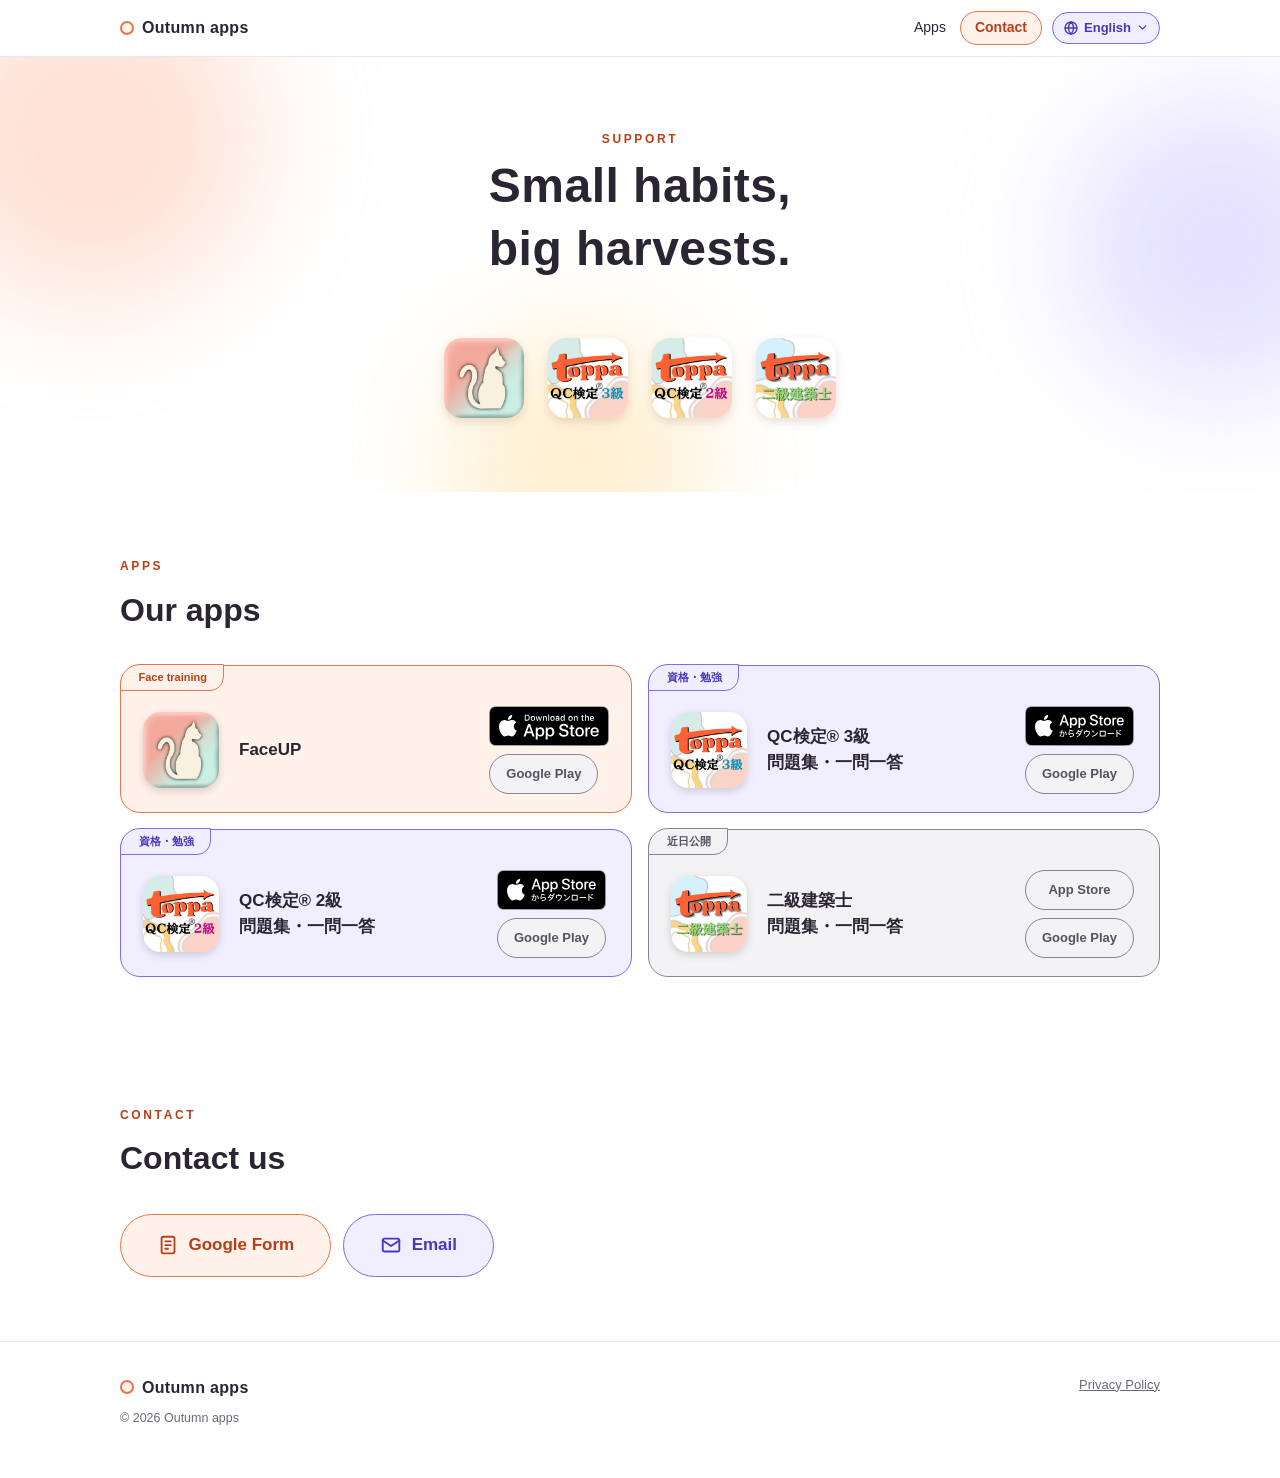
==== commit f2e568ec: "FAQ欄を廃止し、共通プライバシーポリシーページ（日本語・英語）を追加 Co-Authored-By: Claude Sonnet 5.5 <noreply@anthropic.com>" ====
--- a/index.html
+++ b/index.html
@@ -4,9 +4,9 @@
 <meta charset="utf-8">
 <meta name="viewport" content="width=device-width, initial-scale=1">
 <title>Outumn apps｜サポート</title>
-<meta name="description" content="FaceUP（小顔トレーニング）と toppa シリーズ（資格勉強アプリ）のサポートページ。よくある質問・お問い合わせ・アプリ紹介。">
+<meta name="description" content="FaceUP（小顔トレーニング）と toppa シリーズ（資格勉強アプリ）のサポートページ。お問い合わせ・アプリ紹介。">
 <link rel="icon" href="assets/faceup.png">
-<link rel="stylesheet" href="style.css?v=20261030c">
+<link rel="stylesheet" href="style.css?v=20261120a">
 </head>
 <body>
 
@@ -15,7 +15,6 @@
     <a class="brand" href="#top"><span class="dot"></span>Outumn apps</a>
     <nav>
       <a href="#apps" data-i18n="navApps">アプリ</a>
-      <a href="#faq" data-i18n="navFaq">よくある質問</a>
       <a href="#contact" class="btn-sm" data-i18n="navContact">お問い合わせ</a>
       <details class="lang" id="lang-box">
         <summary data-i18n-aria="langLabel" aria-label="言語"><svg class="globe" viewBox="0 0 24 24" aria-hidden="true"><circle cx="12" cy="12" r="9"/><path d="M3 12h18M12 3c2.6 2.7 3.9 5.7 3.9 9s-1.3 6.3-3.9 9c-2.6-2.7-3.9-5.7-3.9-9S9.4 5.7 12 3z"/></svg><span id="lang-current">日本語</span><svg class="chev" viewBox="0 0 24 24" aria-hidden="true"><path d="M6 9l6 6 6-6"/></svg></summary>
@@ -83,22 +82,6 @@
   </div>
 </section>
 
-<section id="faq" class="sec alt">
-  <div class="wrap">
-    <p class="kicker">FAQ</p>
-    <h2 data-i18n="faqTitle">よくある質問</h2>
-
-    <div class="faq">
-
-      <details data-g="common">
-        <summary><span class="q">Q</span><span data-i18n="q1">アカウント登録やログインは必要ですか？</span></summary>
-        <div class="a" data-i18n="a1">いいえ、必要ありません。どのアプリも登録なしですぐに使えます。</div>
-      </details>
-
-    </div>
-  </div>
-</section>
-
 <section id="contact" class="sec">
   <div class="wrap">
     <p class="kicker">CONTACT</p>
@@ -119,18 +102,12 @@
       <div class="brand"><span class="dot"></span>Outumn apps</div>
       <p class="small">© 2026 Outumn apps</p>
     </div>
-    <div class="foot-links" id="privacy-links">
-      <b data-i18n="privacy">プライバシーポリシー</b>
-      <a href="https://docs.google.com/document/d/19oyWfACN2oGj4BHThZXcThelFwOxn-dG3v23dUWKySI/edit?usp=sharing" target="_blank" rel="noopener">FaceUP</a>
-      <a href="https://docs.google.com/document/d/1-wOn-vvkhNaW6S-PrcPQWLzD9FJeE4CvxjYja4m4k44/edit?usp=sharing" target="_blank" rel="noopener" lang="ja">QC検定3級</a>
-      <a href="https://docs.google.com/document/d/1bqTeKyvoXxfRUJmpi7YV1a0Ab8rFOIQBmNzAX0W8XTk/edit?usp=sharing" target="_blank" rel="noopener" lang="ja">QC検定2級</a>
-      <a href="https://docs.google.com/document/d/1yVBqiE3HjV7f7n_DBOVVIPSVXOJb2zdANzSbpOy1oXg/edit?usp=sharing" target="_blank" rel="noopener" lang="ja">二級建築士</a>
-    </div>
+    <div class="foot-links"><a id="privacy-link" href="privacy/" data-i18n="privacy">プライバシーポリシー</a></div>
   </div>
 </footer>
 
-<script src="config.js?v=20261030c"></script>
-<script src="i18n.js?v=20261030c"></script>
-<script src="app.js?v=20261030c"></script>
+<script src="config.js?v=20261120a"></script>
+<script src="i18n.js?v=20261120a"></script>
+<script src="app.js?v=20261120a"></script>
 </body>
 </html>
--- a/style.css
+++ b/style.css
@@ -153,19 +153,16 @@
   .card .icon { width: 48px; height: 48px; border-radius: 12px; }
 }
 
-/* ---------- faq ---------- */
-.faq { display: grid; gap: 10px; }
-.faq details { background: var(--o-bg); border: 1.5px solid var(--o-bd); border-radius: 16px; overflow: hidden; }
-.faq summary {
-  list-style: none; cursor: pointer; padding: 16px 48px 16px 16px; font-weight: 700; position: relative; display: flex; gap: 12px; align-items: flex-start;
-}
-.faq summary::-webkit-details-marker { display: none; }
-.faq summary::after { content: "+"; position: absolute; right: 18px; top: 12px; font-size: 22px; color: var(--o-tx); transition: transform .2s; }
-.faq details[open] summary::after { transform: rotate(45deg); }
-.q { flex: none; width: 24px; height: 24px; border-radius: 50%; background: #fff; border: 1.5px solid var(--o-bd); color: var(--o-tx); font-size: 13px; display: grid; place-items: center; margin-top: 2px; }
-.a { padding: 0 16px 18px 52px; color: var(--muted); font-size: 14.5px; }
-.a strong { color: var(--text); }
-.faq details[hidden] { display: none; }
+/* ---------- 文書ページ（プライバシーポリシーなど） ---------- */
+.doc { max-width: 760px; padding: 48px 0 64px; }
+.doc h1 { font-size: clamp(26px, 5vw, 36px); line-height: 1.4; margin: 4px 0 8px; }
+.doc h2 { font-size: 18px; line-height: 1.5; margin: 36px 0 8px; padding-left: 12px; border-left: 4px solid var(--o-bd); }
+.doc p, .doc li { font-size: 15.5px; }
+.doc ul { padding-left: 1.3em; }
+.doc li { margin: 6px 0; }
+.doc .lead { margin-top: 24px; padding: 16px 18px; background: var(--o-bg); border: 1.5px solid var(--o-bd); border-radius: 16px; }
+.doc .note { margin-top: 40px; }
+.doc a { overflow-wrap: anywhere; }
 
 /* ---------- contact ---------- */
 .contact-btns { display: flex; gap: 12px; justify-content: flex-start; flex-wrap: wrap; }
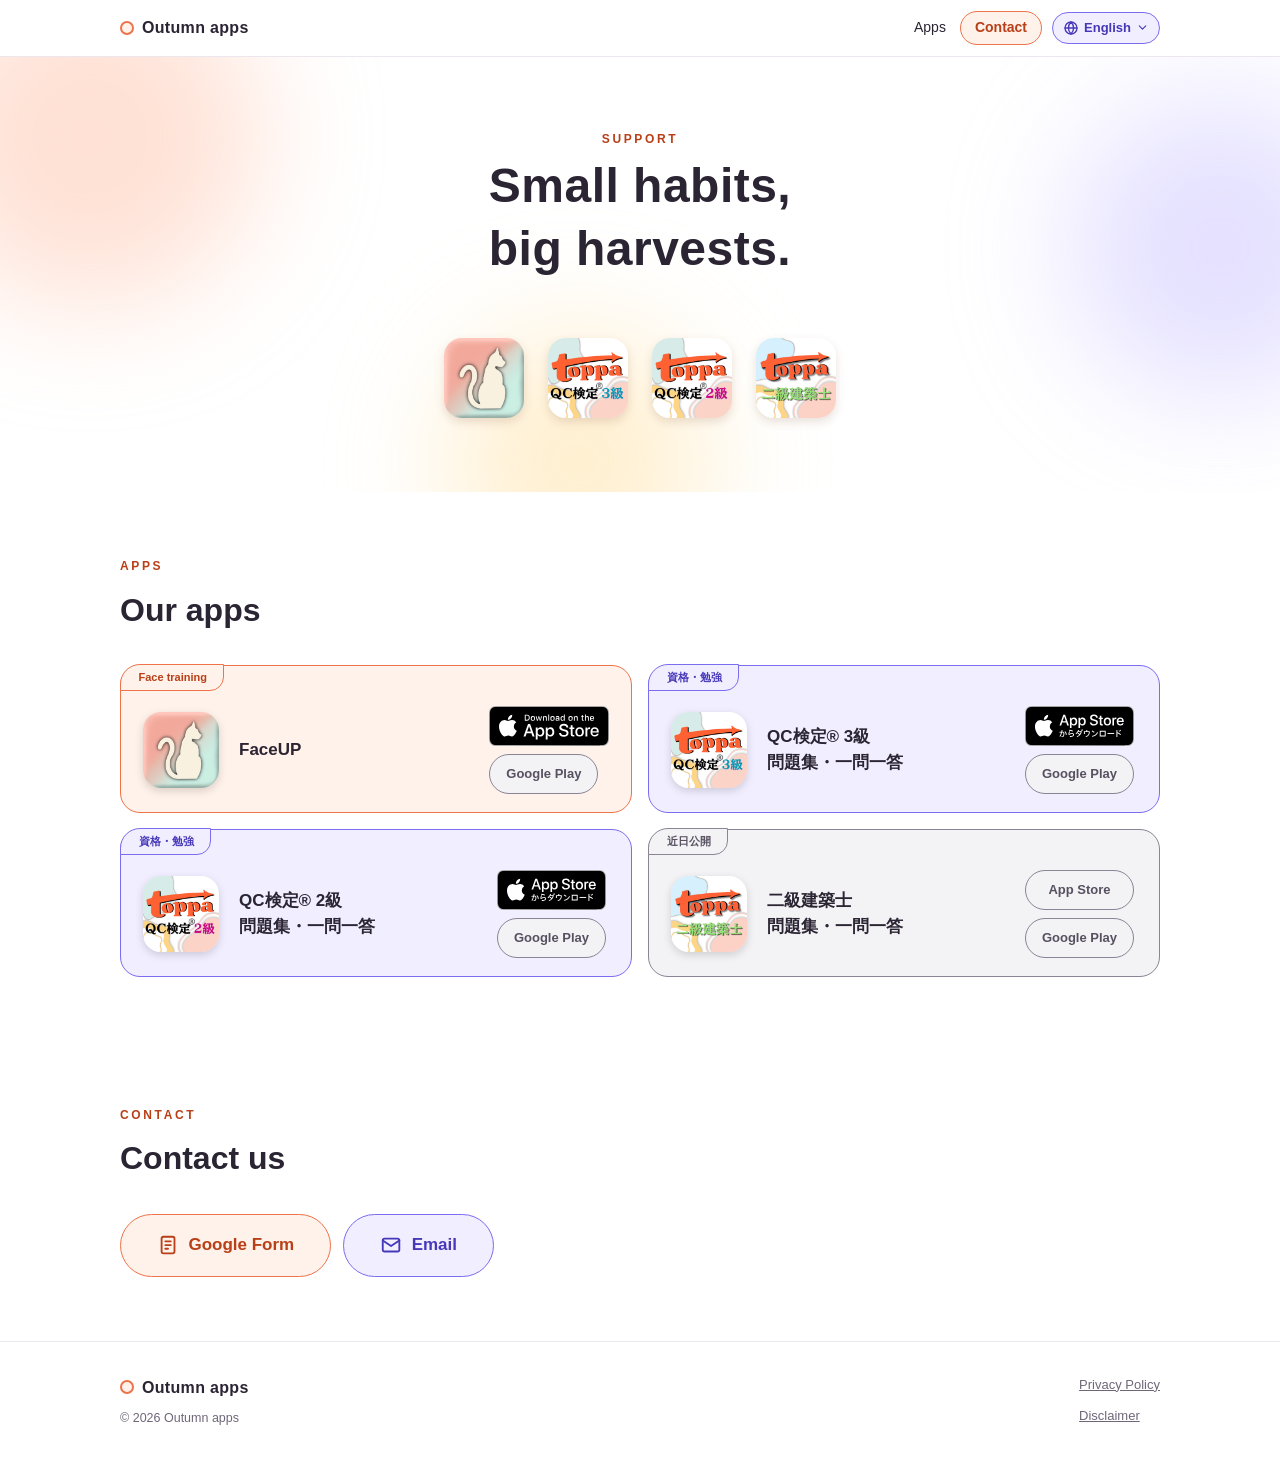
==== commit 9fbcaee5: "免責事項ページを追加（アプリごとに切り替え。日本語・FaceUP英語版）、フッターとプライバシーページからリンク Co-Authored-By: Claude Sonnet 5.5 <noreply@" ====
--- a/index.html
+++ b/index.html
@@ -6,7 +6,7 @@
 <title>Outumn apps｜サポート</title>
 <meta name="description" content="FaceUP（小顔トレーニング）と toppa シリーズ（資格勉強アプリ）のサポートページ。お問い合わせ・アプリ紹介。">
 <link rel="icon" href="assets/faceup.png">
-<link rel="stylesheet" href="style.css?v=20261120a">
+<link rel="stylesheet" href="style.css?v=20261120b">
 </head>
 <body>
 
@@ -102,12 +102,12 @@
       <div class="brand"><span class="dot"></span>Outumn apps</div>
       <p class="small">© 2026 Outumn apps</p>
     </div>
-    <div class="foot-links"><a id="privacy-link" href="privacy/" data-i18n="privacy">プライバシーポリシー</a></div>
+    <div class="foot-links"><a id="privacy-link" href="privacy/" data-i18n="privacy">プライバシーポリシー</a><a id="terms-link" href="terms/" data-i18n="terms">免責事項・ご利用上の注意</a></div>
   </div>
 </footer>
 
-<script src="config.js?v=20261120a"></script>
-<script src="i18n.js?v=20261120a"></script>
-<script src="app.js?v=20261120a"></script>
+<script src="config.js?v=20261120b"></script>
+<script src="i18n.js?v=20261120b"></script>
+<script src="app.js?v=20261120b"></script>
 </body>
 </html>
--- a/style.css
+++ b/style.css
@@ -164,6 +164,34 @@
 .doc .note { margin-top: 40px; }
 .doc a { overflow-wrap: anywhere; }
 
+/* 免責事項ページ：左にアプリ選択（スマホでは上の横スクロール）、右に本文 */
+.terms { display: grid; grid-template-columns: 220px minmax(0, 1fr); gap: 40px; align-items: start; padding-top: 32px; }
+.terms .terms-main { max-width: none; padding-top: 16px; }
+.side { position: sticky; top: 72px; }
+.side-t { margin: 0 0 8px; font-size: 12px; font-weight: 800; letter-spacing: .12em; color: var(--muted); }
+.side-nav { display: grid; gap: 6px; }
+.side-nav a {
+  display: block; padding: 10px 14px; border-radius: 14px; text-decoration: none; font-size: 14.5px; font-weight: 700; line-height: 1.5;
+  color: var(--text); background: var(--g-bg); border: 1.5px solid transparent;
+}
+.side-nav a:hover { background: var(--o-bg); }
+.side-nav a[aria-current="true"] { color: var(--o-tx); background: var(--o-bg); border-color: var(--o-bd); }
+.app-doc[hidden] { display: none; }
+.app-doc + .app-doc { margin-top: 48px; padding-top: 32px; border-top: 1px solid var(--line); }
+.terms-js .app-doc + .app-doc { margin-top: 0; padding-top: 0; border-top: 0; }
+.app-doc > h2 { font-size: clamp(22px, 4vw, 28px); margin: 24px 0 4px; padding: 0; border: 0; }
+.app-doc h3 { font-size: 16.5px; line-height: 1.5; margin: 28px 0 6px; }
+.app-doc .para { display: flex; gap: .5em; margin: 6px 0; }
+.app-doc .pn { flex: none; color: var(--muted); }
+.foot-links a + a { margin-top: 2px; }
+@media (max-width: 760px) {
+  .terms { grid-template-columns: minmax(0, 1fr); gap: 0; padding-top: 12px; }
+  .side { position: sticky; top: 56px; z-index: 10; margin: 0 -16px; padding: 8px 16px; background: rgba(255, 255, 255, .95); border-bottom: 1px solid var(--line); }
+  .side-t { display: none; }
+  .side-nav { display: flex; gap: 8px; overflow-x: auto; padding-bottom: 2px; -webkit-overflow-scrolling: touch; }
+  .side-nav a { flex: none; white-space: nowrap; padding: 8px 14px; border-radius: 999px; font-size: 13.5px; background: var(--g-bg); }
+}
+
 /* ---------- contact ---------- */
 .contact-btns { display: flex; gap: 12px; justify-content: flex-start; flex-wrap: wrap; }
 .contact-btns [hidden] { display: none; }
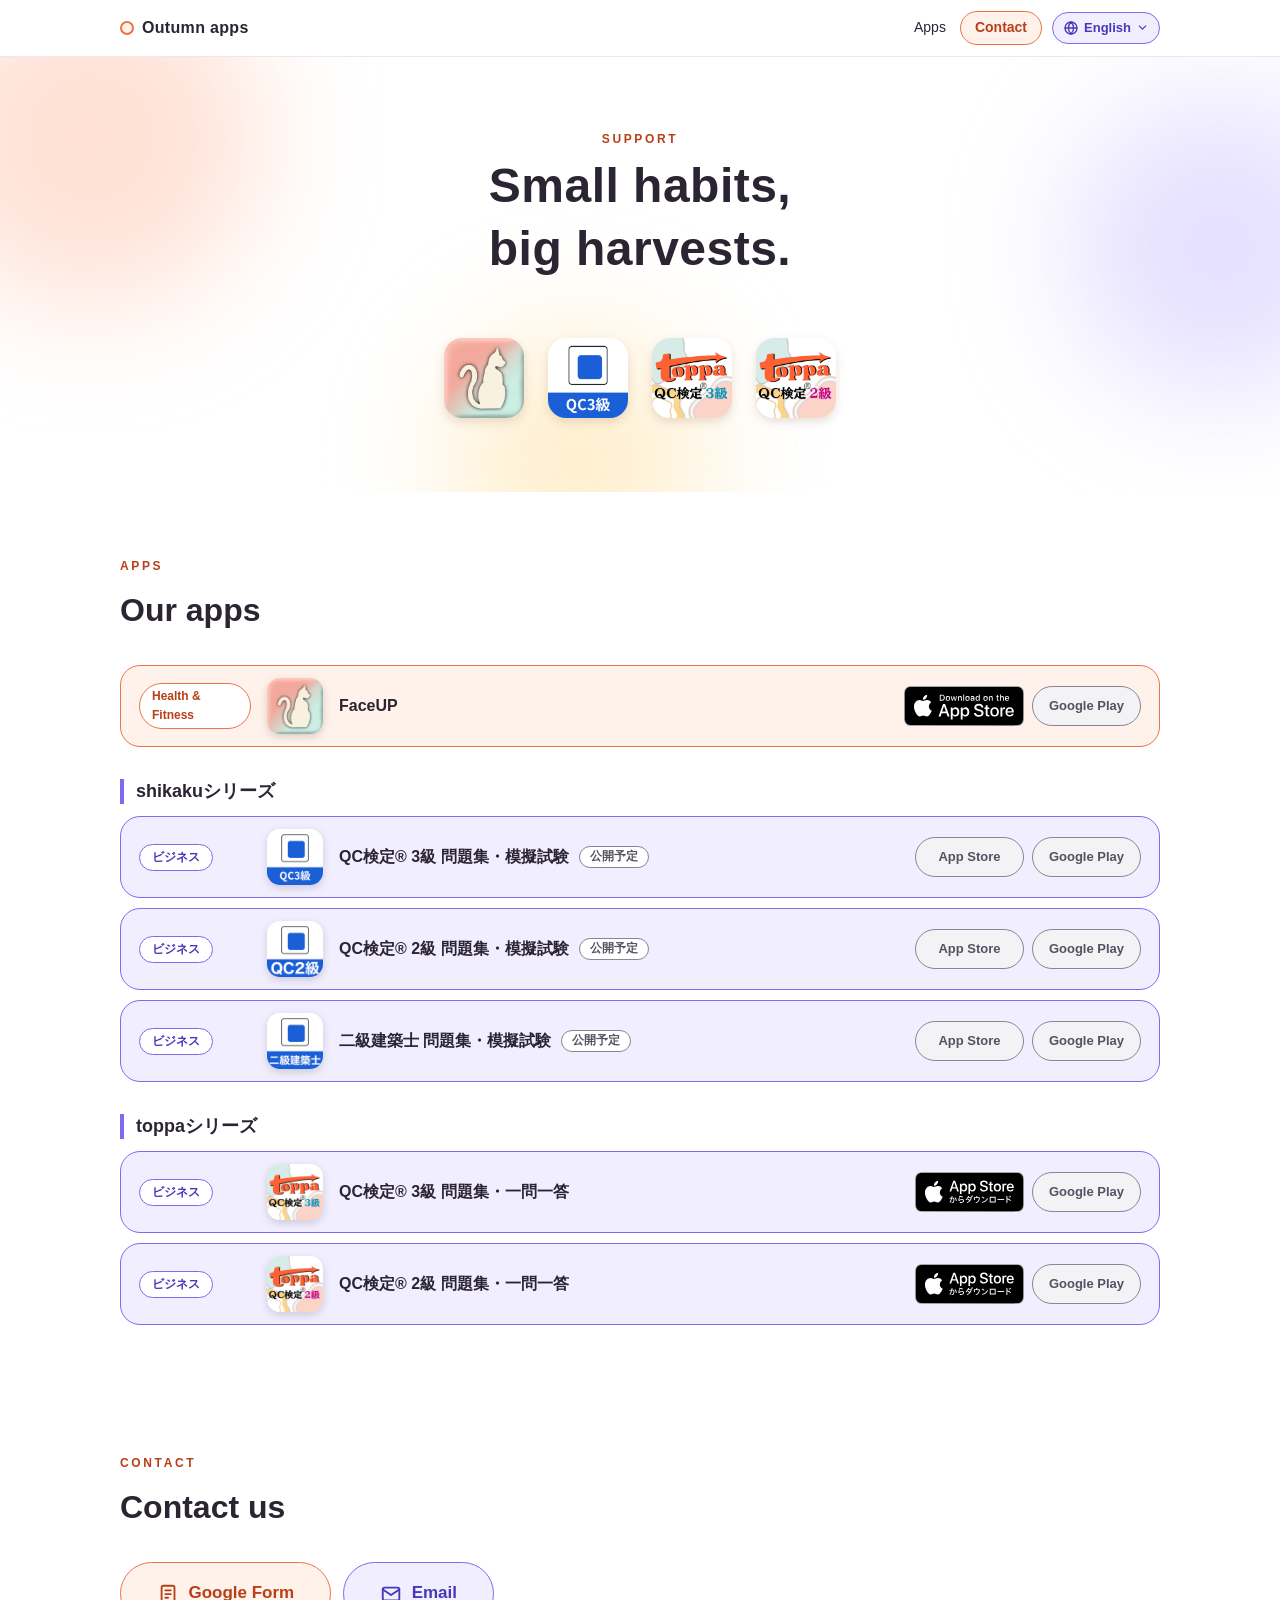
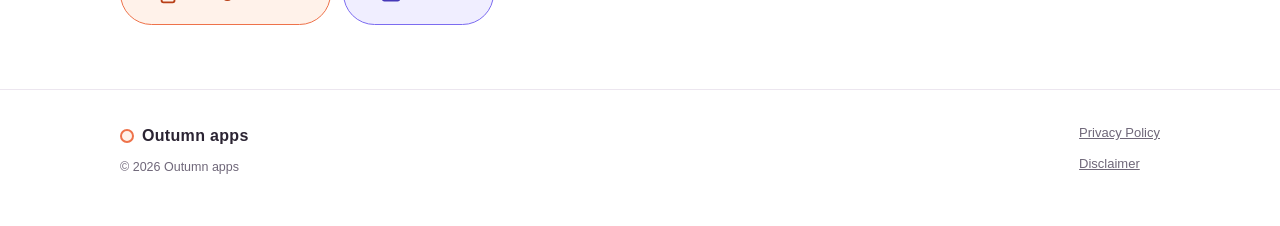
==== commit ecec7652: "アプリ紹介を1アプリ1行に変更（shikakuシリーズ・toppaシリーズ）、toppa二級建築士を削除 Co-Authored-By: Claude Sonnet 5.5 <noreply@anth" ====
--- a/index.html
+++ b/index.html
@@ -6,7 +6,7 @@
 <title>Outumn apps｜サポート</title>
 <meta name="description" content="FaceUP（小顔トレーニング）と toppa シリーズ（資格勉強アプリ）のサポートページ。お問い合わせ・アプリ紹介。">
 <link rel="icon" href="assets/faceup.png">
-<link rel="stylesheet" href="style.css?v=20261120b">
+<link rel="stylesheet" href="style.css?v=20261120d">
 </head>
 <body>
 
@@ -32,7 +32,7 @@
     <p class="kicker">SUPPORT</p>
     <h1 data-i18n="heroTitle">小さな習慣を、<br>大きな実りに。</h1>
     <div class="hero-icons" aria-hidden="true">
-      <img src="assets/faceup.png" alt=""><img src="assets/qc3.png" alt=""><img src="assets/qc2.png" alt=""><img src="assets/nikyu.png" alt="">
+      <img src="assets/faceup.png" alt=""><img src="assets/shikaku-qc3.png" alt=""><img src="assets/qc3.png" alt=""><img src="assets/qc2.png" alt="">
     </div>
   </div>
 </section>
@@ -41,40 +41,62 @@
   <div class="wrap">
     <p class="kicker">APPS</p>
     <h2 data-i18n="appsTitle">アプリ紹介</h2>
-    <div class="cards">
-      <article class="card g-face" id="faceup">
-        <span class="tag tag-face" data-i18n="tagFace">小顔・顔トレ</span>
+    <div class="rows">
+      <article class="row g-face" id="faceup">
+        <span class="tag tag-face" data-i18n="tagFace">ヘルスケア</span>
         <img class="icon" src="assets/faceup.png" alt="FaceUP のアイコン" data-i18n-alt="faceupIcon">
-        <h3>FaceUP</h3>
+        <h3 class="name">FaceUP</h3>
         <div class="links">
           <a class="badge" data-store="faceup"><img src="assets/badges/appstore-ja.svg" alt="App Storeからダウンロード" data-i18n-alt="badgeAlt" data-badge></a>
           <span class="store off" aria-disabled="true">Google Play</span>
         </div>
       </article>
-      <article class="card g-study" id="qc3" lang="ja">
-        <span class="tag tag-toppa">資格・勉強</span>
-        <img class="icon" src="assets/qc3.png" alt="QC検定3級 のアイコン">
-        <h3>QC検定® 3級<br>問題集・一問一答</h3>
+
+      <h3 class="series" lang="ja">shikakuシリーズ</h3>
+      <article class="row g-biz" id="shikaku-qc3" lang="ja">
+        <span class="tag tag-biz">ビジネス</span>
+        <img class="icon" src="assets/shikaku-qc3.png" alt="QC検定3級（shikaku）のアイコン">
+        <h3 class="name">QC検定® 3級 問題集・模擬試験<span class="soon" data-soon-for="shikakuQc3">公開予定</span></h3>
+        <div class="links">
+          <a class="badge" data-store="shikakuQc3"><img src="assets/badges/appstore-ja.svg" alt="App Storeからダウンロード"></a>
+          <span class="store off" aria-disabled="true">Google Play</span>
+        </div>
+      </article>
+      <article class="row g-biz" id="shikaku-qc2" lang="ja">
+        <span class="tag tag-biz">ビジネス</span>
+        <img class="icon" src="assets/shikaku-qc2.png" alt="QC検定2級（shikaku）のアイコン">
+        <h3 class="name">QC検定® 2級 問題集・模擬試験<span class="soon">公開予定</span></h3>
+        <div class="links">
+          <span class="store off" aria-disabled="true">App Store</span>
+          <span class="store off" aria-disabled="true">Google Play</span>
+        </div>
+      </article>
+      <article class="row g-biz" id="shikaku-nikyu" lang="ja">
+        <span class="tag tag-biz">ビジネス</span>
+        <img class="icon" src="assets/shikaku-nikyu.png" alt="二級建築士（shikaku）のアイコン">
+        <h3 class="name">二級建築士 問題集・模擬試験<span class="soon">公開予定</span></h3>
+        <div class="links">
+          <span class="store off" aria-disabled="true">App Store</span>
+          <span class="store off" aria-disabled="true">Google Play</span>
+        </div>
+      </article>
+
+      <h3 class="series" lang="ja">toppaシリーズ</h3>
+      <article class="row g-biz" id="qc3" lang="ja">
+        <span class="tag tag-biz">ビジネス</span>
+        <img class="icon" src="assets/qc3.png" alt="toppa QC検定3級 のアイコン">
+        <h3 class="name">QC検定® 3級 問題集・一問一答</h3>
         <div class="links">
           <a class="badge" href="https://apps.apple.com/jp/app/id6804912131" target="_blank" rel="noopener"><img src="assets/badges/appstore-ja.svg" alt="App Storeからダウンロード"></a>
           <span class="store off" aria-disabled="true">Google Play</span>
         </div>
       </article>
-      <article class="card g-study" id="qc2" lang="ja">
-        <span class="tag tag-toppa">資格・勉強</span>
-        <img class="icon" src="assets/qc2.png" alt="QC検定2級 のアイコン">
-        <h3>QC検定® 2級<br>問題集・一問一答</h3>
+      <article class="row g-biz" id="qc2" lang="ja">
+        <span class="tag tag-biz">ビジネス</span>
+        <img class="icon" src="assets/qc2.png" alt="toppa QC検定2級 のアイコン">
+        <h3 class="name">QC検定® 2級 問題集・一問一答</h3>
         <div class="links">
           <a class="badge" href="https://apps.apple.com/jp/app/id6809674313" target="_blank" rel="noopener"><img src="assets/badges/appstore-ja.svg" alt="App Storeからダウンロード"></a>
-          <span class="store off" aria-disabled="true">Google Play</span>
-        </div>
-      </article>
-      <article class="card g-soon" id="nikyu" lang="ja">
-        <span class="tag tag-soon">近日公開</span>
-        <img class="icon" src="assets/nikyu.png" alt="二級建築士 のアイコン">
-        <h3>二級建築士<br>問題集・一問一答</h3>
-        <div class="links">
-          <span class="store off" aria-disabled="true">App Store</span>
           <span class="store off" aria-disabled="true">Google Play</span>
         </div>
       </article>
@@ -106,8 +128,8 @@
   </div>
 </footer>
 
-<script src="config.js?v=20261120b"></script>
-<script src="i18n.js?v=20261120b"></script>
-<script src="app.js?v=20261120b"></script>
+<script src="config.js?v=20261120d"></script>
+<script src="i18n.js?v=20261120d"></script>
+<script src="app.js?v=20261120d"></script>
 </body>
 </html>
--- a/style.css
+++ b/style.css
@@ -118,22 +118,24 @@
 .sec { padding: 64px 0; }
 .sec h2 { font-size: clamp(24px, 4vw, 32px); margin: 0 0 28px; }
 
-/* ---------- apps（2列・1アプリ＝1枚） ---------- */
-.cards { display: grid; grid-template-columns: repeat(2, minmax(0, 1fr)); gap: 16px; }
-.card {
+/* ---------- apps（1アプリ＝1行：ジャンル／アイコン／アプリ名／App Store／Google Play） ---------- */
+.rows { display: grid; gap: 10px; }
+.series { margin: 22px 0 2px; font-size: 18px; line-height: 1.4; padding-left: 12px; border-left: 4px solid var(--v-bd); }
+.row {
   --c-bg: var(--o-bg); --c-bd: var(--o-bd); --c-tx: var(--o-tx);
-  position: relative; display: grid; grid-template-columns: 76px minmax(0, 1fr) minmax(112px, auto); align-items: center; column-gap: 20px;
-  padding: 40px 22px 18px; background: var(--c-bg); border: 1.5px solid var(--c-bd); border-radius: var(--radius);
-}
-.card.g-study { --c-bg: var(--v-bg); --c-bd: var(--v-bd); --c-tx: var(--v-tx); }
-.card.g-soon { --c-bg: var(--g-bg); --c-bd: var(--g-bd); --c-tx: var(--g-tx); }
-.card .icon { width: 76px; height: 76px; border-radius: 18px; box-shadow: 0 3px 8px rgba(0, 0, 0, .15); }
-.card h3 { margin: 0; font-size: 17px; line-height: 1.5; min-height: 3em; display: flex; align-items: center; }
+  display: grid; grid-template-columns: 112px 56px minmax(0, 1fr) auto; align-items: center; column-gap: 16px;
+  padding: 12px 18px; background: var(--c-bg); border: 1.5px solid var(--c-bd); border-radius: var(--radius);
+}
+.row.g-biz { --c-bg: var(--v-bg); --c-bd: var(--v-bd); --c-tx: var(--v-tx); }
+.row .icon { width: 56px; height: 56px; border-radius: 13px; box-shadow: 0 3px 8px rgba(0, 0, 0, .15); }
+.row .name { margin: 0; font-size: 16px; line-height: 1.5; display: flex; flex-wrap: wrap; align-items: center; gap: 2px 10px; }
 .tag {
-  position: absolute; top: -1.5px; left: -1.5px; border-radius: var(--radius) 0 14px 0; padding: 3px 16px 3px 18px;
-  font-size: 11px; font-weight: 800; line-height: 1.7; color: var(--c-tx); background: var(--c-bg); border: 1.5px solid var(--c-bd);
-}
-.links { display: flex; flex-direction: column; gap: 8px; align-items: flex-start; }
+  justify-self: start; border-radius: 999px; padding: 3px 12px; font-size: 12px; font-weight: 800; line-height: 1.6;
+  color: var(--c-tx); background: #fff; border: 1.5px solid var(--c-bd);
+}
+.soon { font-size: 11.5px; font-weight: 800; color: var(--g-tx); background: #fff; border: 1.5px solid var(--g-bd); border-radius: 999px; padding: 0 10px; line-height: 1.7; white-space: nowrap; }
+.soon[hidden] { display: none; }
+.links { display: flex; flex-direction: row; gap: 8px; align-items: center; }
 .badge { display: inline-block; line-height: 0; }
 .badge img { height: 40px; width: auto; max-width: none; }
 .store.off {
@@ -141,16 +143,13 @@
   font-size: 13px; font-weight: 700; border-radius: 999px; text-decoration: none;
   background: var(--g-bg); color: var(--g-tx); border: 1.5px solid var(--g-bd); cursor: not-allowed; pointer-events: none;
 }
-/* 画面がせまいとき：アイコン・タイトル・ダウンロードを、1行のまま小さめに並べる */
-@media (max-width: 899px) {
-  .card { grid-template-columns: 56px minmax(0, 1fr) minmax(109px, auto); column-gap: 12px; padding: 36px 16px 14px; }
-  .card .icon { width: 56px; height: 56px; border-radius: 14px; }
-  .card h3 { font-size: 15px; min-height: 0; }
-}
-@media (max-width: 759px) { .cards { grid-template-columns: 1fr; } }
-@media (max-width: 480px) {
-  .card { column-gap: 10px; padding: 36px 12px 14px; }
-  .card .icon { width: 48px; height: 48px; border-radius: 12px; }
+/* スマホ：1行目＝ジャンル、2行目＝アイコン＋アプリ名、3行目＝ダウンロード */
+@media (max-width: 719px) {
+  .row { grid-template-columns: 52px minmax(0, 1fr); grid-template-areas: "tag tag" "icon name" "links links"; row-gap: 8px; column-gap: 12px; padding: 12px 14px; }
+  .row .tag { grid-area: tag; }
+  .row .icon { grid-area: icon; width: 52px; height: 52px; border-radius: 12px; }
+  .row .name { grid-area: name; font-size: 15px; }
+  .row .links { grid-area: links; }
 }
 
 /* ---------- 文書ページ（プライバシーポリシーなど） ---------- */
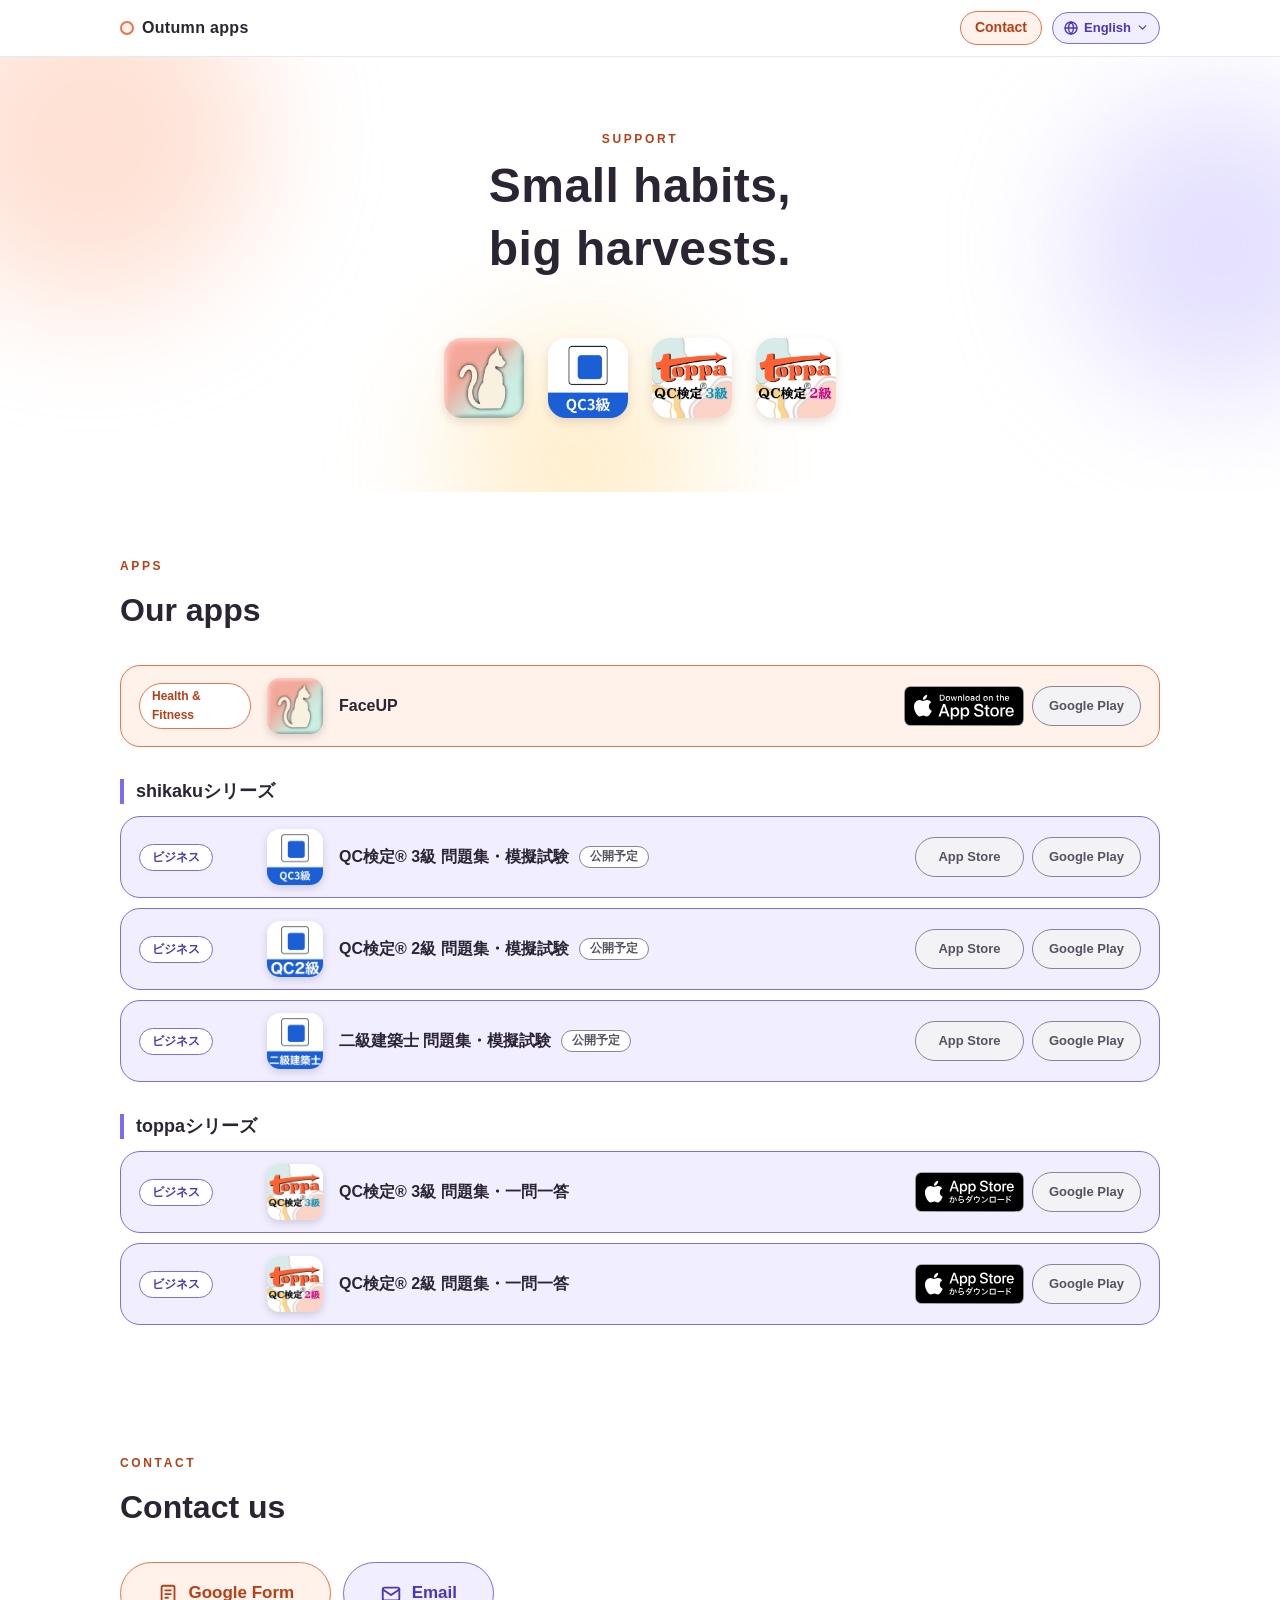
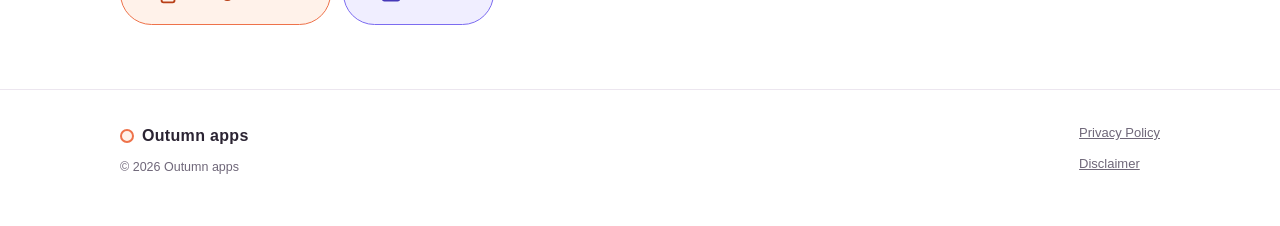
==== commit 670d5995: "ヘッダーの「アプリ」を削除、免責事項・利用規約に名称変更、メニュー名を【toppa】【shikaku】形式に、本文内を正式名称に Co-Authored-By: Claude Sonnet 5.5 <" ====
--- a/index.html
+++ b/index.html
@@ -6,7 +6,7 @@
 <title>Outumn apps｜サポート</title>
 <meta name="description" content="FaceUP（小顔トレーニング）と toppa シリーズ（資格勉強アプリ）のサポートページ。お問い合わせ・アプリ紹介。">
 <link rel="icon" href="assets/faceup.png">
-<link rel="stylesheet" href="style.css?v=20261120d">
+<link rel="stylesheet" href="style.css?v=20261120e">
 </head>
 <body>
 
@@ -14,7 +14,6 @@
   <div class="wrap nav-in">
     <a class="brand" href="#top"><span class="dot"></span>Outumn apps</a>
     <nav>
-      <a href="#apps" data-i18n="navApps">アプリ</a>
       <a href="#contact" class="btn-sm" data-i18n="navContact">お問い合わせ</a>
       <details class="lang" id="lang-box">
         <summary data-i18n-aria="langLabel" aria-label="言語"><svg class="globe" viewBox="0 0 24 24" aria-hidden="true"><circle cx="12" cy="12" r="9"/><path d="M3 12h18M12 3c2.6 2.7 3.9 5.7 3.9 9s-1.3 6.3-3.9 9c-2.6-2.7-3.9-5.7-3.9-9S9.4 5.7 12 3z"/></svg><span id="lang-current">日本語</span><svg class="chev" viewBox="0 0 24 24" aria-hidden="true"><path d="M6 9l6 6 6-6"/></svg></summary>
@@ -124,12 +123,12 @@
       <div class="brand"><span class="dot"></span>Outumn apps</div>
       <p class="small">© 2026 Outumn apps</p>
     </div>
-    <div class="foot-links"><a id="privacy-link" href="privacy/" data-i18n="privacy">プライバシーポリシー</a><a id="terms-link" href="terms/" data-i18n="terms">免責事項・ご利用上の注意</a></div>
+    <div class="foot-links"><a id="privacy-link" href="privacy/" data-i18n="privacy">プライバシーポリシー</a><a id="terms-link" href="terms/" data-i18n="terms">免責事項・利用規約</a></div>
   </div>
 </footer>
 
-<script src="config.js?v=20261120d"></script>
-<script src="i18n.js?v=20261120d"></script>
-<script src="app.js?v=20261120d"></script>
+<script src="config.js?v=20261120e"></script>
+<script src="i18n.js?v=20261120e"></script>
+<script src="app.js?v=20261120e"></script>
 </body>
 </html>
